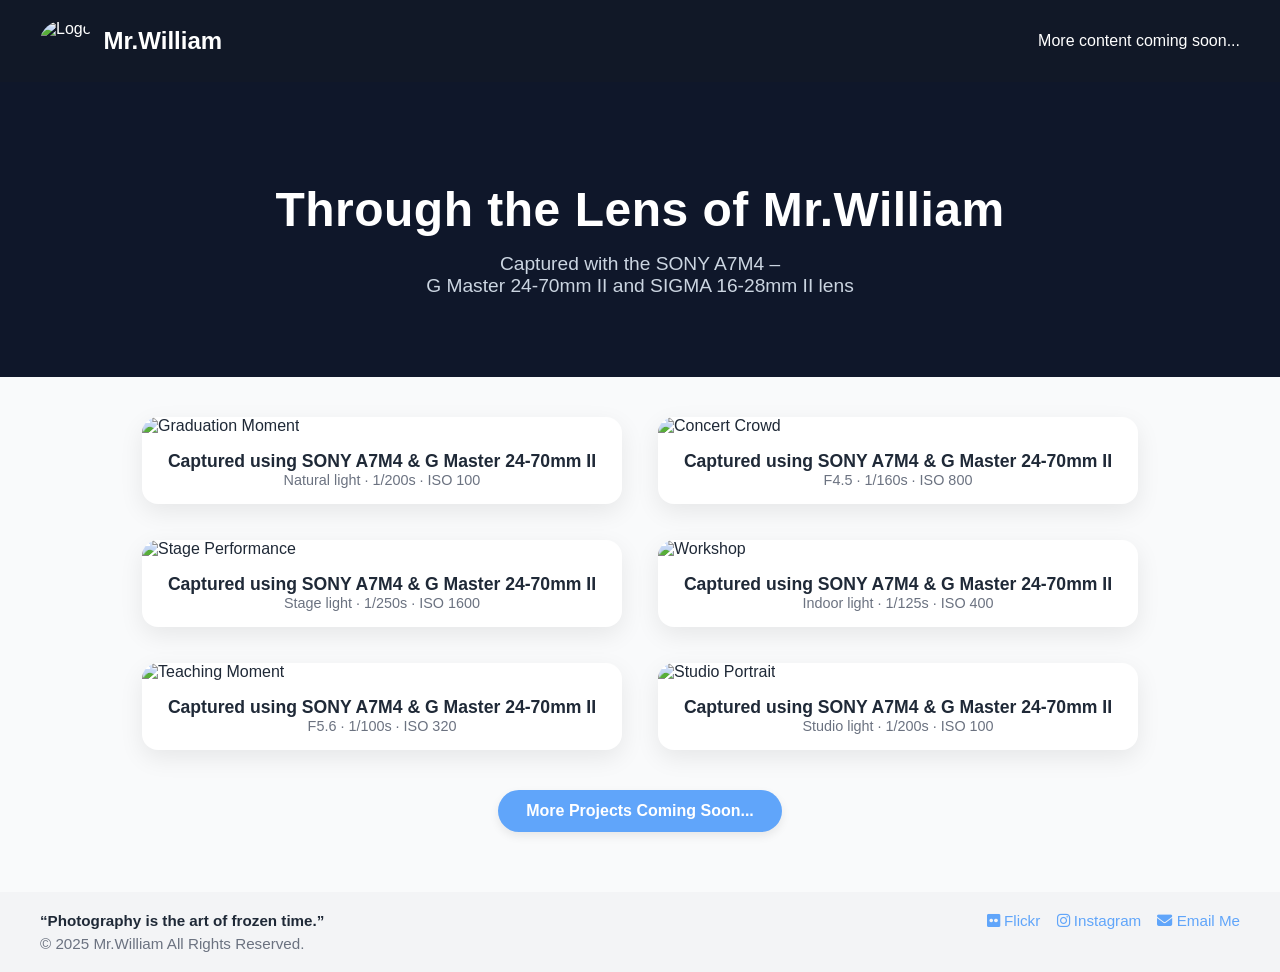
==== index.html @ e18481ab "Update index.html" ====
<!DOCTYPE html>
<html lang="en">
<head>
  <meta charset="UTF-8" />
  <meta name="viewport" content="width=device-width, initial-scale=1.0" />
  <title>William's Lens | SONY A7M4 Showcase</title>
  <link rel="icon" href="https://avatars.githubusercontent.com/u/79249980?v=4" type="image/x-icon">
  <link href="https://cdnjs.cloudflare.com/ajax/libs/font-awesome/6.1.0/css/all.min.css" rel="stylesheet">
  <style>
    :root {
      --primary-color: #111827;
      --accent-color: #60a5fa;
      --background: #f9fafb;
      --text-color: #1f2937;
      --muted-color: #6b7280;
      --hover-glow: 0 0 12px rgba(96, 165, 250, 0.5);
    }

    * {
      margin: 0;
      padding: 0;
      box-sizing: border-box;
    }

    body {
      font-family: 'Segoe UI', sans-serif;
      background-color: var(--background);
      color: var(--text-color);
    }

    header {
      display: flex;
      justify-content: space-between;
      align-items: center;
      padding: 20px 40px;
      background-color: var(--primary-color);
      color: #fff;
      position: sticky;
      top: 0;
      z-index: 10;
    }

    .logo {
      display: flex;
      align-items: center;
      gap: 12px;
    }

    .logo img {
      height: 42px;
      border-radius: 50%;
    }

    .logo span {
      font-size: 1.5rem;
      font-weight: bold;
    }

    .menu a {
      color: #fff;
      margin-left: 24px;
      text-decoration: none;
      font-size: 1rem;
      transition: color 0.3s;
    }

    .menu a:hover {
      color: var(--accent-color);
    }

    .intro {
      background-color: #0f172a;
      padding: 100px 20px 80px;
      text-align: center;
      color: white;
    }

    .intro h1 {
      font-size: 3rem;
      font-weight: 700;
      margin-bottom: 16px;
      letter-spacing: 0.5px;
    }

    .intro p {
      font-size: 1.2rem;
      color: #cbd5e1;
      max-width: 700px;
      margin: 0 auto;
    }

    .gallery {
      display: flex;
      flex-wrap: wrap;
      justify-content: center;
      gap: 36px;
      max-width: 1200px;
      margin: 40px auto;
      padding: 0 20px;
    }

    .project-card {
      width: 480px;
      background: #fff;
      border-radius: 16px;
      box-shadow: 0 8px 24px rgba(0, 0, 0, 0.08);
      overflow: hidden;
      transition: transform 0.4s ease, box-shadow 0.4s ease;
    }

    .project-card:hover {
      transform: translateY(-10px);
      box-shadow: 0 12px 32px rgba(0, 0, 0, 0.15);
    }

    .project-card img {
      width: 100%;
      height: 240px;
      object-fit: cover;
    }

    .project-card h3 {
      text-align: center;
      padding-top: 16px;
      font-size: 1.1rem;
    }

    .project-card p {
      font-size: 0.9rem;
      color: var(--muted-color);
      text-align: center;
      padding: 0 16px 16px;
    }

    .btn-container {
      text-align: center;
      margin-top: 30px;
    }

    .btn-primary {
      display: inline-block;
      background-color: var(--accent-color);
      color: white;
      padding: 12px 28px;
      border-radius: 999px;
      font-weight: bold;
      text-decoration: none;
      box-shadow: 0 4px 10px rgba(0, 0, 0, 0.08);
    }

    .btn-primary:hover {
      background-color: #3b82f6;
      box-shadow: var(--hover-glow);
    }

    footer {
      margin-top: 60px;
      padding: 20px 40px;
      background-color: #f3f4f6;
      display: flex;
      justify-content: space-between;
      flex-wrap: wrap;
      font-size: 0.95rem;
      color: var(--muted-color);
    }

    footer strong {
      display: block;
      margin-bottom: 6px;
      color: var(--text-color);
    }

    footer a {
      color: var(--accent-color);
      text-decoration: none;
      margin-left: 12px;
    }
  </style>
</head>
<body>
  <header>
    <div class="logo">
      <img src="https://avatars.githubusercontent.com/u/79249980?v=4" alt="Logo">
      <span>Mr.William</span>
    </div>
    <nav class="menu">
      <a href="#">More content coming soon...</a>
      <!-- <a href="#">Home</a>
      <a href="#">Gear</a>
      <a href="#">Portfolio</a>
      <a href="#">Contact</a> -->
    </nav>
  </header>

  <section class="intro">
    <h1>Through the Lens of Mr.William</h1>
    <p>Captured with the SONY A7M4 – <br>G Master 24-70mm II and SIGMA 16-28mm II lens </p>
  </section>

  <section class="gallery">
    <div class="project-card">
      <img src="https://i.meee.com.tw/s08kO0W.jpg" alt="Graduation Moment">
      <h3>Captured using SONY A7M4 & G Master 24-70mm II</h3>
      <p>Natural light · 1/200s · ISO 100</p>
    </div>
    <div class="project-card">
      <img src="https://i.meee.com.tw/iepKcEU.jpg" alt="Concert Crowd">
      <h3>Captured using SONY A7M4 & G Master 24-70mm II</h3>
      <p>F4.5 · 1/160s · ISO 800</p>
    </div>
    <div class="project-card">
      <img src="https://i.meee.com.tw/V55Ckw9.jpg" alt="Stage Performance">
      <h3>Captured using SONY A7M4 & G Master 24-70mm II</h3>
      <p>Stage light · 1/250s · ISO 1600</p>
    </div>
    <div class="project-card">
      <img src="https://i.meee.com.tw/lr51dGI.jpg" alt="Workshop">
      <h3>Captured using SONY A7M4 & G Master 24-70mm II</h3>
      <p>Indoor light · 1/125s · ISO 400</p>
    </div>
    <div class="project-card">
      <img src="https://i.meee.com.tw/LflQqD4.jpg" alt="Teaching Moment">
      <h3>Captured using SONY A7M4 & G Master 24-70mm II</h3>
      <p>F5.6 · 1/100s · ISO 320</p>
    </div>
    <div class="project-card">
      <img src="https://i.meee.com.tw/OLSTHa7.jpg" alt="Studio Portrait">
      <h3>Captured using SONY A7M4 & G Master 24-70mm II</h3>
      <p>Studio light · 1/200s · ISO 100</p>
    </div>
  </section>

  <div class="btn-container">
    <a href="#" class="btn-primary">More Projects Coming Soon...</a>
  </div>

  <footer>
    <div>
      <strong>“Photography is the art of frozen time.”</strong>
      © 2025 Mr.William All Rights Reserved.
    </div>
    <div>
      <a href="#"><i class="fa-brands fa-flickr"></i> Flickr</a>
      <a href="https://instagram.com/526px" target="_blank"><i class="fa-brands fa-instagram"></i> Instagram</a>
      <a href="mailto:526pxstudio@gmail.com"><i class="fa-solid fa-envelope"></i> Email Me</a>
    </div>
  </footer>
</body>
</html>
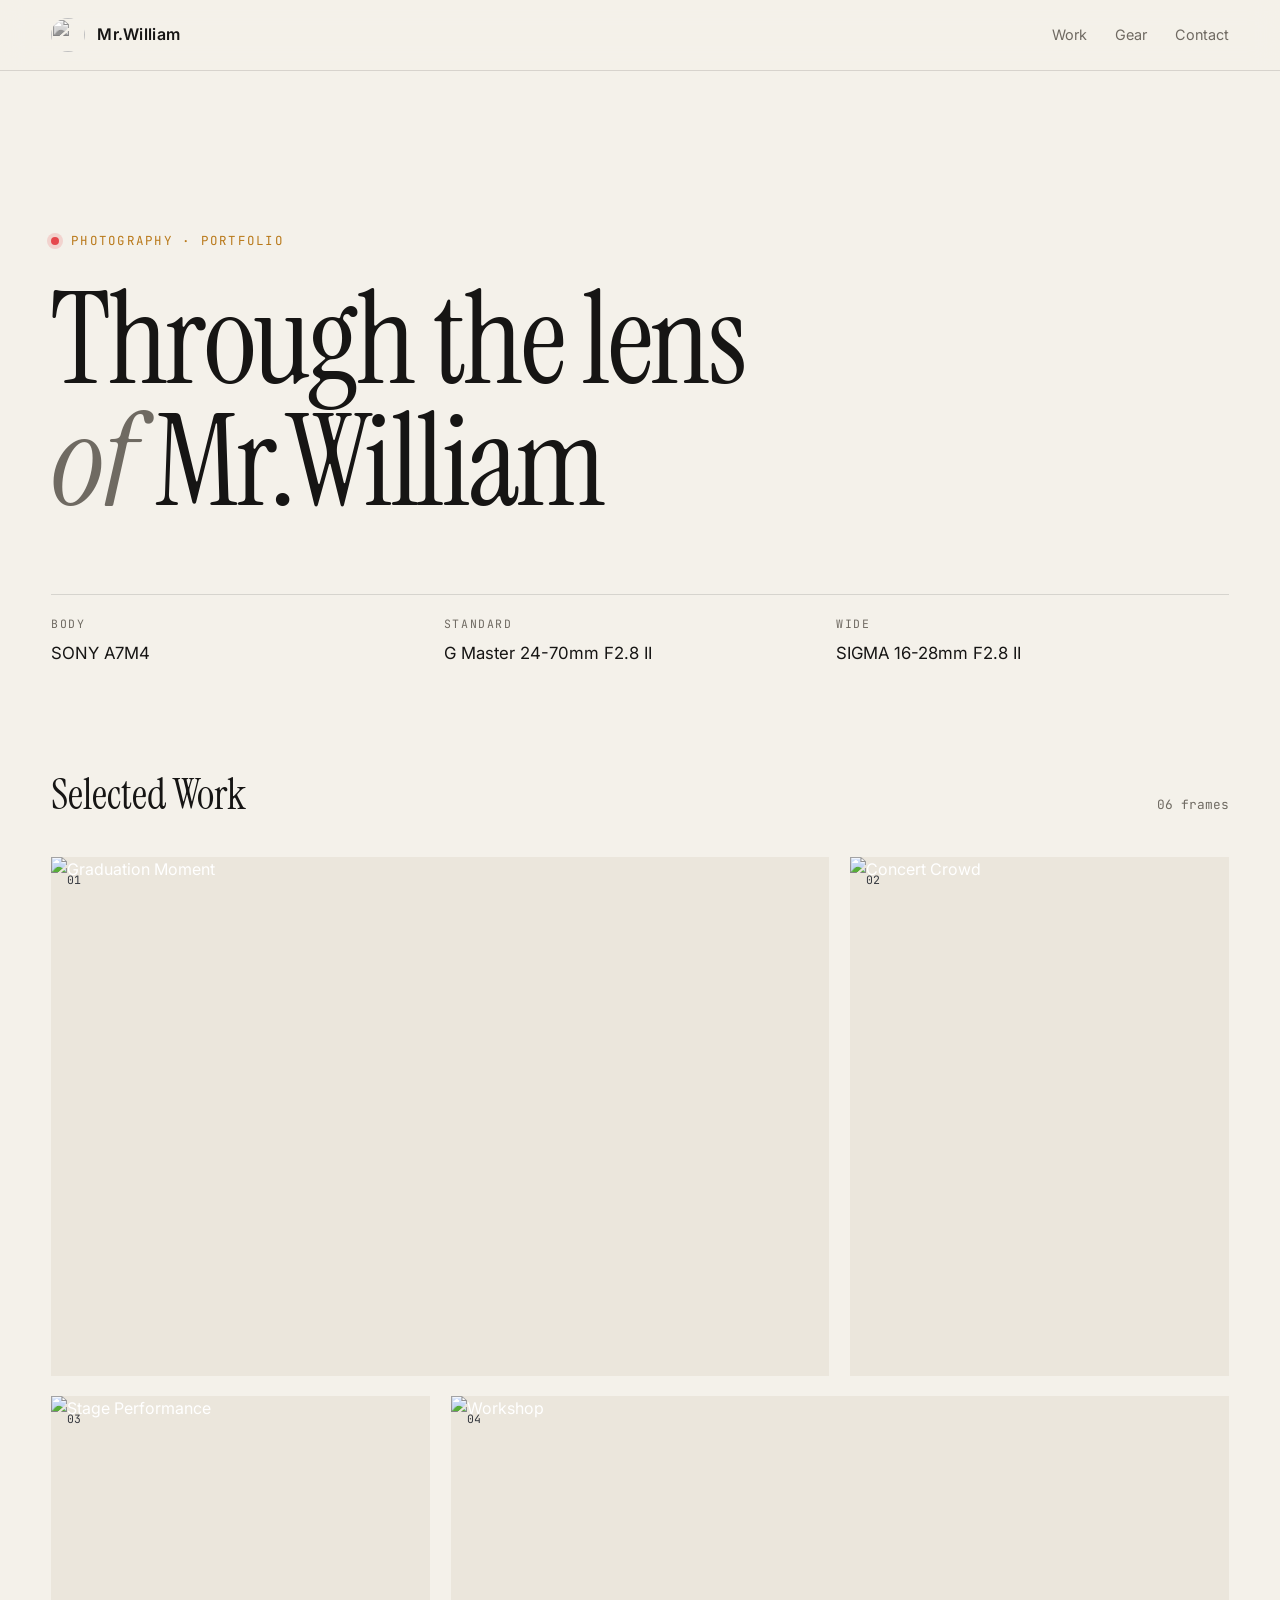
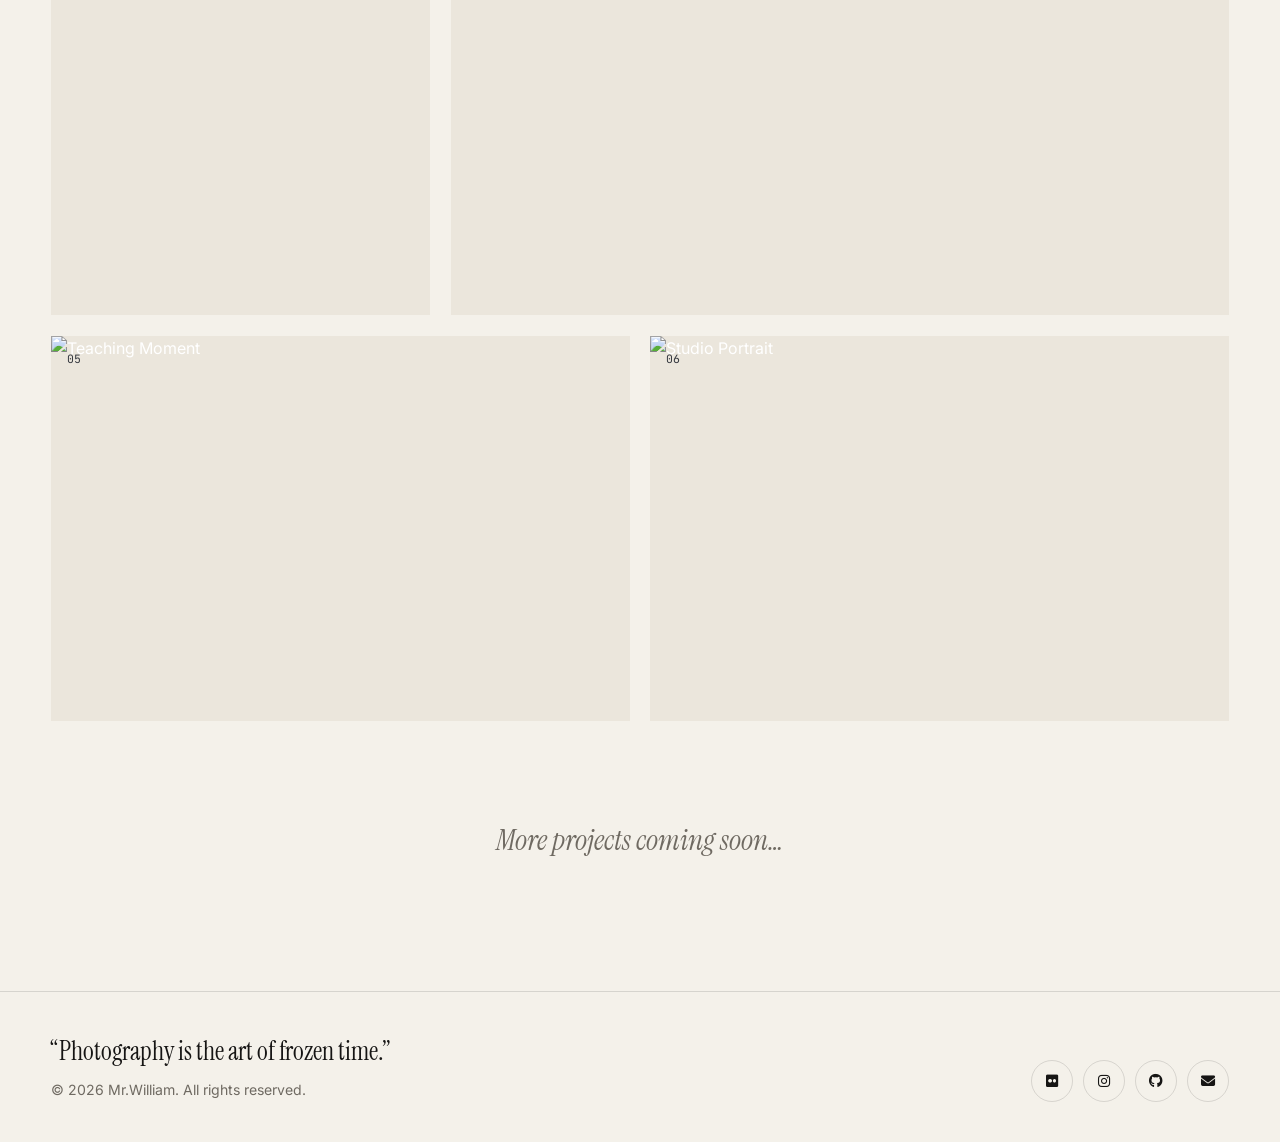
==== commit 76498adb: "Redesign homepage as editorial photo portfolio Co-Authored-By: Claude Opus 5.5 <noreply@anthropic.co" ====
--- a/index.html
+++ b/index.html
@@ -1,249 +1,567 @@
-<!DOCTYPE html>
-<html lang="en">
-<head>
-  <meta charset="UTF-8" />
-  <meta name="viewport" content="width=device-width, initial-scale=1.0" />
-  <title>William's Lens | SONY A7M4 Showcase</title>
-  <link rel="icon" href="https://avatars.githubusercontent.com/u/79249980?v=4" type="image/x-icon">
-  <link href="https://cdnjs.cloudflare.com/ajax/libs/font-awesome/6.1.0/css/all.min.css" rel="stylesheet">
-  <style>
-    :root {
-      --primary-color: #111827;
-      --accent-color: #60a5fa;
-      --background: #f9fafb;
-      --text-color: #1f2937;
-      --muted-color: #6b7280;
-      --hover-glow: 0 0 12px rgba(96, 165, 250, 0.5);
-    }
-
-    * {
-      margin: 0;
-      padding: 0;
-      box-sizing: border-box;
-    }
-
-    body {
-      font-family: 'Segoe UI', sans-serif;
-      background-color: var(--background);
-      color: var(--text-color);
-    }
-
-    header {
-      display: flex;
-      justify-content: space-between;
-      align-items: center;
-      padding: 20px 40px;
-      background-color: var(--primary-color);
-      color: #fff;
-      position: sticky;
-      top: 0;
-      z-index: 10;
-    }
-
-    .logo {
-      display: flex;
-      align-items: center;
-      gap: 12px;
-    }
-
-    .logo img {
-      height: 42px;
-      border-radius: 50%;
-    }
-
-    .logo span {
-      font-size: 1.5rem;
-      font-weight: bold;
-    }
-
-    .menu a {
-      color: #fff;
-      margin-left: 24px;
-      text-decoration: none;
-      font-size: 1rem;
-      transition: color 0.3s;
-    }
-
-    .menu a:hover {
-      color: var(--accent-color);
-    }
-
-    .intro {
-      background-color: #0f172a;
-      padding: 100px 20px 80px;
-      text-align: center;
-      color: white;
-    }
-
-    .intro h1 {
-      font-size: 3rem;
-      font-weight: 700;
-      margin-bottom: 16px;
-      letter-spacing: 0.5px;
-    }
-
-    .intro p {
-      font-size: 1.2rem;
-      color: #cbd5e1;
-      max-width: 700px;
-      margin: 0 auto;
-    }
-
-    .gallery {
-      display: flex;
-      flex-wrap: wrap;
-      justify-content: center;
-      gap: 36px;
-      max-width: 1200px;
-      margin: 40px auto;
-      padding: 0 20px;
-    }
-
-    .project-card {
-      width: 480px;
-      background: #fff;
-      border-radius: 16px;
-      box-shadow: 0 8px 24px rgba(0, 0, 0, 0.08);
-      overflow: hidden;
-      transition: transform 0.4s ease, box-shadow 0.4s ease;
-    }
-
-    .project-card:hover {
-      transform: translateY(-10px);
-      box-shadow: 0 12px 32px rgba(0, 0, 0, 0.15);
-    }
-
-    .project-card img {
-      width: 100%;
-      height: 240px;
-      object-fit: cover;
-    }
-
-    .project-card h3 {
-      text-align: center;
-      padding-top: 16px;
-      font-size: 1.1rem;
-    }
-
-    .project-card p {
-      font-size: 0.9rem;
-      color: var(--muted-color);
-      text-align: center;
-      padding: 0 16px 16px;
-    }
-
-    .btn-container {
-      text-align: center;
-      margin-top: 30px;
-    }
-
-    .btn-primary {
-      display: inline-block;
-      background-color: var(--accent-color);
-      color: white;
-      padding: 12px 28px;
-      border-radius: 999px;
-      font-weight: bold;
-      text-decoration: none;
-      box-shadow: 0 4px 10px rgba(0, 0, 0, 0.08);
-    }
-
-    .btn-primary:hover {
-      background-color: #3b82f6;
-      box-shadow: var(--hover-glow);
-    }
-
-    footer {
-      margin-top: 60px;
-      padding: 20px 40px;
-      background-color: #f3f4f6;
-      display: flex;
-      justify-content: space-between;
-      flex-wrap: wrap;
-      font-size: 0.95rem;
-      color: var(--muted-color);
-    }
-
-    footer strong {
-      display: block;
-      margin-bottom: 6px;
-      color: var(--text-color);
-    }
-
-    footer a {
-      color: var(--accent-color);
-      text-decoration: none;
-      margin-left: 12px;
-    }
-  </style>
-</head>
-<body>
-  <header>
-    <div class="logo">
-      <img src="https://avatars.githubusercontent.com/u/79249980?v=4" alt="Logo">
-      <span>Mr.William</span>
-    </div>
-    <nav class="menu">
-      <a href="#">More content coming soon...</a>
-      <!-- <a href="#">Home</a>
-      <a href="#">Gear</a>
-      <a href="#">Portfolio</a>
-      <a href="#">Contact</a> -->
-    </nav>
-  </header>
-
-  <section class="intro">
-    <h1>Through the Lens of Mr.William</h1>
-    <p>Captured with the SONY A7M4 – <br>G Master 24-70mm II and SIGMA 16-28mm II lens </p>
-  </section>
-
-  <section class="gallery">
-    <div class="project-card">
-      <img src="https://i.meee.com.tw/s08kO0W.jpg" alt="Graduation Moment">
-      <h3>Captured using SONY A7M4 & G Master 24-70mm II</h3>
-      <p>Natural light · 1/200s · ISO 100</p>
-    </div>
-    <div class="project-card">
-      <img src="https://i.meee.com.tw/iepKcEU.jpg" alt="Concert Crowd">
-      <h3>Captured using SONY A7M4 & G Master 24-70mm II</h3>
-      <p>F4.5 · 1/160s · ISO 800</p>
-    </div>
-    <div class="project-card">
-      <img src="https://i.meee.com.tw/V55Ckw9.jpg" alt="Stage Performance">
-      <h3>Captured using SONY A7M4 & G Master 24-70mm II</h3>
-      <p>Stage light · 1/250s · ISO 1600</p>
-    </div>
-    <div class="project-card">
-      <img src="https://i.meee.com.tw/lr51dGI.jpg" alt="Workshop">
-      <h3>Captured using SONY A7M4 & G Master 24-70mm II</h3>
-      <p>Indoor light · 1/125s · ISO 400</p>
-    </div>
-    <div class="project-card">
-      <img src="https://i.meee.com.tw/LflQqD4.jpg" alt="Teaching Moment">
-      <h3>Captured using SONY A7M4 & G Master 24-70mm II</h3>
-      <p>F5.6 · 1/100s · ISO 320</p>
-    </div>
-    <div class="project-card">
-      <img src="https://i.meee.com.tw/OLSTHa7.jpg" alt="Studio Portrait">
-      <h3>Captured using SONY A7M4 & G Master 24-70mm II</h3>
-      <p>Studio light · 1/200s · ISO 100</p>
-    </div>
-  </section>
-
-  <div class="btn-container">
-    <a href="#" class="btn-primary">More Projects Coming Soon...</a>
-  </div>
-
-  <footer>
-    <div>
-      <strong>“Photography is the art of frozen time.”</strong>
-      © 2025 Mr.William All Rights Reserved.
-    </div>
-    <div>
-      <a href="#"><i class="fa-brands fa-flickr"></i> Flickr</a>
-      <a href="https://instagram.com/526px" target="_blank"><i class="fa-brands fa-instagram"></i> Instagram</a>
-      <a href="mailto:526pxstudio@gmail.com"><i class="fa-solid fa-envelope"></i> Email Me</a>
-    </div>
-  </footer>
-</body>
-</html>
+<!DOCTYPE html>
+<html lang="en">
+<head>
+  <meta charset="UTF-8" />
+  <meta name="viewport" content="width=device-width, initial-scale=1.0" />
+  <title>Mr.William — Photography</title>
+  <meta name="description" content="Through the lens of Mr.William. Photography captured with the SONY A7M4." />
+  <link rel="icon" href="https://avatars.githubusercontent.com/u/79249980?v=4" type="image/png">
+  <link rel="preconnect" href="https://fonts.googleapis.com">
+  <link rel="preconnect" href="https://fonts.gstatic.com" crossorigin>
+  <link href="https://fonts.googleapis.com/css2?family=Instrument+Serif:ital@0;1&family=Inter:wght@400;500;600&family=JetBrains+Mono:wght@400;500&display=swap" rel="stylesheet">
+  <link href="https://cdnjs.cloudflare.com/ajax/libs/font-awesome/6.1.0/css/all.min.css" rel="stylesheet">
+  <style>
+    :root {
+      --bg: #0c0c0d;
+      --surface: #161618;
+      --line: rgba(255, 255, 255, 0.1);
+      --text: #f2f0eb;
+      --muted: #8d8a84;
+      --accent: #e8b04b;
+      --serif: 'Instrument Serif', Georgia, serif;
+      --sans: 'Inter', 'Segoe UI', system-ui, sans-serif;
+      --mono: 'JetBrains Mono', ui-monospace, monospace;
+      --gutter: clamp(16px, 4vw, 56px);
+    }
+
+    @media (prefers-color-scheme: light) {
+      :root:not([data-theme="dark"]) {
+        --bg: #f4f1ea;
+        --surface: #ebe6dc;
+        --line: rgba(0, 0, 0, 0.12);
+        --text: #161514;
+        --muted: #6f6a62;
+        --accent: #b9791a;
+      }
+    }
+    :root[data-theme="light"] {
+      --bg: #f4f1ea;
+      --surface: #ebe6dc;
+      --line: rgba(0, 0, 0, 0.12);
+      --text: #161514;
+      --muted: #6f6a62;
+      --accent: #b9791a;
+    }
+
+    *, *::before, *::after { margin: 0; padding: 0; box-sizing: border-box; }
+
+    html { scroll-behavior: smooth; }
+
+    body {
+      font-family: var(--sans);
+      background: var(--bg);
+      color: var(--text);
+      line-height: 1.6;
+      -webkit-font-smoothing: antialiased;
+      overflow-x: hidden;
+    }
+
+    a { color: inherit; text-decoration: none; }
+
+    /* ---------- Header ---------- */
+    header {
+      position: sticky;
+      top: 0;
+      z-index: 20;
+      display: flex;
+      justify-content: space-between;
+      align-items: center;
+      padding: 18px var(--gutter);
+      background: color-mix(in srgb, var(--bg) 82%, transparent);
+      backdrop-filter: blur(14px);
+      -webkit-backdrop-filter: blur(14px);
+      border-bottom: 1px solid var(--line);
+    }
+
+    .brand {
+      display: flex;
+      align-items: center;
+      gap: 12px;
+      font-weight: 600;
+      letter-spacing: 0.02em;
+    }
+
+    .brand img {
+      width: 34px;
+      height: 34px;
+      border-radius: 50%;
+      filter: grayscale(1);
+    }
+
+    nav {
+      display: flex;
+      gap: 28px;
+      font-size: 0.9rem;
+      color: var(--muted);
+    }
+
+    nav a { transition: color 0.2s; }
+    nav a:hover { color: var(--text); }
+
+    /* ---------- Hero ---------- */
+    .hero {
+      padding: clamp(72px, 14vw, 160px) var(--gutter) clamp(48px, 8vw, 96px);
+      max-width: 1400px;
+      margin: 0 auto;
+    }
+
+    .eyebrow {
+      font-family: var(--mono);
+      font-size: 0.78rem;
+      letter-spacing: 0.18em;
+      text-transform: uppercase;
+      color: var(--accent);
+      margin-bottom: 28px;
+      display: flex;
+      align-items: center;
+      gap: 12px;
+    }
+
+    .eyebrow::before {
+      content: "";
+      width: 8px;
+      height: 8px;
+      border-radius: 50%;
+      background: #e5484d;
+      box-shadow: 0 0 0 4px rgba(229, 72, 77, 0.18);
+      animation: rec 1.6s ease-in-out infinite;
+    }
+
+    @keyframes rec { 50% { opacity: 0.25; } }
+
+    .hero h1 {
+      font-family: var(--serif);
+      font-weight: 400;
+      font-size: clamp(3rem, 10vw, 8.5rem);
+      line-height: 0.95;
+      letter-spacing: -0.02em;
+    }
+
+    .hero h1 em { color: var(--muted); }
+
+    .gear {
+      margin-top: clamp(40px, 6vw, 72px);
+      display: grid;
+      grid-template-columns: repeat(auto-fit, minmax(200px, 1fr));
+      border-top: 1px solid var(--line);
+    }
+
+    .gear div {
+      padding: 20px 20px 0 0;
+    }
+
+    .gear dt {
+      font-family: var(--mono);
+      font-size: 0.72rem;
+      letter-spacing: 0.14em;
+      text-transform: uppercase;
+      color: var(--muted);
+      margin-bottom: 6px;
+    }
+
+    .gear dd { font-size: 1.05rem; }
+
+    /* ---------- Gallery ---------- */
+    .section-head {
+      display: flex;
+      justify-content: space-between;
+      align-items: baseline;
+      padding: 0 var(--gutter);
+      max-width: 1400px;
+      margin: 0 auto 28px;
+    }
+
+    .section-head h2 {
+      font-family: var(--serif);
+      font-weight: 400;
+      font-size: clamp(1.8rem, 4vw, 2.6rem);
+    }
+
+    .section-head span {
+      font-family: var(--mono);
+      font-size: 0.8rem;
+      color: var(--muted);
+    }
+
+    .gallery {
+      max-width: 1400px;
+      margin: 0 auto;
+      padding: 0 var(--gutter);
+      display: grid;
+      grid-template-columns: repeat(12, 1fr);
+      gap: clamp(12px, 1.6vw, 24px);
+    }
+
+    .shot {
+      position: relative;
+      overflow: hidden;
+      background: var(--surface);
+      cursor: zoom-in;
+      border: 0;
+      padding: 0;
+      color: #fff;
+      text-align: left;
+      font: inherit;
+      aspect-ratio: 3 / 2;
+    }
+
+    /* editorial rhythm: wide, narrow, narrow, wide... */
+    .shot:nth-child(1) { grid-column: span 8; }
+    .shot:nth-child(2) { grid-column: span 4; aspect-ratio: auto; }
+    .shot:nth-child(3) { grid-column: span 4; aspect-ratio: auto; }
+    .shot:nth-child(4) { grid-column: span 8; }
+    .shot:nth-child(5) { grid-column: span 6; }
+    .shot:nth-child(6) { grid-column: span 6; }
+
+    .shot img {
+      width: 100%;
+      height: 100%;
+      object-fit: cover;
+      display: block;
+      transition: transform 0.9s cubic-bezier(0.2, 0.7, 0.2, 1), opacity 0.6s;
+      opacity: 0;
+    }
+
+    .shot img.loaded { opacity: 1; }
+
+    .shot:hover img,
+    .shot:focus-visible img { transform: scale(1.04); }
+
+    .shot:focus-visible { outline: 2px solid var(--accent); outline-offset: 3px; }
+
+    .shot figcaption {
+      position: absolute;
+      inset: auto 0 0 0;
+      padding: 48px 20px 18px;
+      display: flex;
+      justify-content: space-between;
+      align-items: flex-end;
+      gap: 12px;
+      background: linear-gradient(to top, rgba(0,0,0,0.72), transparent);
+      opacity: 0;
+      transform: translateY(8px);
+      transition: opacity 0.35s, transform 0.35s;
+    }
+
+    .shot:hover figcaption,
+    .shot:focus-visible figcaption { opacity: 1; transform: none; }
+
+    .shot .title {
+      font-family: var(--serif);
+      font-size: 1.5rem;
+      line-height: 1.1;
+    }
+
+    .shot .exif {
+      font-family: var(--mono);
+      font-size: 0.72rem;
+      letter-spacing: 0.04em;
+      color: rgba(255,255,255,0.8);
+      white-space: nowrap;
+    }
+
+    .shot .num {
+      position: absolute;
+      top: 14px;
+      left: 16px;
+      font-family: var(--mono);
+      font-size: 0.72rem;
+      color: rgba(255,255,255,0.85);
+      mix-blend-mode: difference;
+    }
+
+    .more {
+      max-width: 1400px;
+      margin: clamp(48px, 8vw, 96px) auto 0;
+      padding: 0 var(--gutter);
+      text-align: center;
+      color: var(--muted);
+      font-family: var(--serif);
+      font-style: italic;
+      font-size: clamp(1.3rem, 3vw, 1.8rem);
+    }
+
+    /* ---------- Footer ---------- */
+    footer {
+      margin-top: clamp(64px, 10vw, 128px);
+      border-top: 1px solid var(--line);
+      padding: 40px var(--gutter);
+      display: flex;
+      justify-content: space-between;
+      align-items: flex-end;
+      flex-wrap: wrap;
+      gap: 24px;
+      color: var(--muted);
+      font-size: 0.88rem;
+    }
+
+    footer blockquote {
+      font-family: var(--serif);
+      font-size: 1.6rem;
+      color: var(--text);
+      margin-bottom: 6px;
+    }
+
+    .socials { display: flex; gap: 10px; }
+
+    .socials a {
+      width: 42px;
+      height: 42px;
+      display: grid;
+      place-items: center;
+      border: 1px solid var(--line);
+      border-radius: 50%;
+      color: var(--text);
+      transition: background 0.2s, color 0.2s, border-color 0.2s;
+    }
+
+    .socials a:hover {
+      background: var(--text);
+      color: var(--bg);
+      border-color: var(--text);
+    }
+
+    /* ---------- Lightbox ---------- */
+    .lightbox {
+      position: fixed;
+      inset: 0;
+      z-index: 50;
+      background: #0b0b0c;
+      display: grid;
+      grid-template-rows: 1fr auto;
+      opacity: 0;
+      pointer-events: none;
+      transition: opacity 0.3s;
+      color: #f2f0eb;
+    }
+
+    .lightbox.open { opacity: 1; pointer-events: auto; }
+
+    .lightbox .stage {
+      display: grid;
+      place-items: center;
+      padding: 64px 72px 16px;
+      min-height: 0;
+    }
+
+    .lightbox img {
+      max-width: 100%;
+      max-height: 100%;
+      object-fit: contain;
+      box-shadow: 0 30px 80px rgba(0,0,0,0.5);
+    }
+
+    .lightbox .meta {
+      display: flex;
+      justify-content: space-between;
+      align-items: baseline;
+      gap: 16px;
+      padding: 16px 24px 24px;
+      font-family: var(--mono);
+      font-size: 0.8rem;
+      color: #a9a59d;
+    }
+
+    .lightbox .meta strong {
+      font-family: var(--serif);
+      font-weight: 400;
+      font-size: 1.5rem;
+      color: #f2f0eb;
+      margin-right: 16px;
+    }
+
+    .lb-btn {
+      position: absolute;
+      width: 48px;
+      height: 48px;
+      border-radius: 50%;
+      border: 1px solid rgba(255,255,255,0.15);
+      background: rgba(255,255,255,0.04);
+      color: #f2f0eb;
+      font-size: 1rem;
+      cursor: pointer;
+      display: grid;
+      place-items: center;
+      transition: background 0.2s;
+    }
+
+    .lb-btn:hover { background: rgba(255,255,255,0.14); }
+    .lb-close { top: 16px; right: 16px; }
+    .lb-prev { left: 16px; top: 50%; transform: translateY(-50%); }
+    .lb-next { right: 16px; top: 50%; transform: translateY(-50%); }
+
+    /* ---------- Reveal ---------- */
+    .reveal { opacity: 0; transform: translateY(24px); transition: opacity 0.8s, transform 0.8s cubic-bezier(0.2, 0.7, 0.2, 1); }
+    .reveal.in { opacity: 1; transform: none; }
+
+    @media (prefers-reduced-motion: reduce) {
+      *, *::before, *::after { animation: none !important; transition: none !important; }
+      .reveal { opacity: 1; transform: none; }
+    }
+
+    /* ---------- Responsive ---------- */
+    @media (max-width: 820px) {
+      .shot:nth-child(n) { grid-column: span 12; aspect-ratio: 3 / 2; }
+      .shot figcaption { opacity: 1; transform: none; flex-direction: column; align-items: flex-start; gap: 4px; }
+      .shot .exif { white-space: normal; }
+      nav .hide-sm { display: none; }
+      .lightbox .stage { padding: 64px 12px 8px; }
+      .lb-prev, .lb-next { top: auto; bottom: 18px; transform: none; }
+      .lb-prev { left: auto; right: 72px; }
+      .lightbox .meta { flex-direction: column; padding-right: 140px; }
+    }
+  </style>
+</head>
+<body>
+  <header>
+    <a class="brand" href="#">
+      <img src="https://avatars.githubusercontent.com/u/79249980?v=4" alt="">
+      <span>Mr.William</span>
+    </a>
+    <nav>
+      <a href="#work">Work</a>
+      <a class="hide-sm" href="#gear">Gear</a>
+      <a href="#contact">Contact</a>
+    </nav>
+  </header>
+
+  <section class="hero">
+    <p class="eyebrow">Photography · Portfolio</p>
+    <h1>Through the lens<br><em>of</em> Mr.William</h1>
+
+    <dl class="gear" id="gear">
+      <div><dt>Body</dt><dd>SONY A7M4</dd></div>
+      <div><dt>Standard</dt><dd>G Master 24-70mm F2.8 II</dd></div>
+      <div><dt>Wide</dt><dd>SIGMA 16-28mm F2.8 II</dd></div>
+    </dl>
+  </section>
+
+  <div class="section-head" id="work">
+    <h2>Selected Work</h2>
+    <span id="count"></span>
+  </div>
+
+  <section class="gallery" id="gallery"></section>
+
+  <p class="more">More projects coming soon…</p>
+
+  <footer id="contact">
+    <div>
+      <blockquote>“Photography is the art of frozen time.”</blockquote>
+      © <span id="year">2025</span> Mr.William. All rights reserved.
+    </div>
+    <div class="socials">
+      <a href="#" aria-label="Flickr"><i class="fa-brands fa-flickr"></i></a>
+      <a href="#" aria-label="Instagram"><i class="fa-brands fa-instagram"></i></a>
+      <a href="https://github.com/lezhaia" target="_blank" rel="noopener" aria-label="GitHub"><i class="fa-brands fa-github"></i></a>
+      <a href="#" aria-label="Email"><i class="fa-solid fa-envelope"></i></a>
+    </div>
+  </footer>
+
+  <div class="lightbox" id="lightbox" role="dialog" aria-modal="true" aria-label="Photo viewer" aria-hidden="true">
+    <div class="stage"><img id="lb-img" alt=""></div>
+    <div class="meta">
+      <div><strong id="lb-title"></strong><span id="lb-exif"></span></div>
+      <span id="lb-index"></span>
+    </div>
+    <button class="lb-btn lb-close" id="lb-close" aria-label="Close"><i class="fa-solid fa-xmark"></i></button>
+    <button class="lb-btn lb-prev" id="lb-prev" aria-label="Previous"><i class="fa-solid fa-arrow-left"></i></button>
+    <button class="lb-btn lb-next" id="lb-next" aria-label="Next"><i class="fa-solid fa-arrow-right"></i></button>
+  </div>
+
+  <script>
+    // Add new photos here — the gallery, counter and lightbox update automatically.
+    const photos = [
+      { src: "https://i.meee.com.tw/s08kO0W.jpg", title: "Graduation Moment", exif: "Natural light · 1/200s · ISO 100" },
+      { src: "https://i.meee.com.tw/iepKcEU.jpg", title: "Concert Crowd",     exif: "F4.5 · 1/160s · ISO 800" },
+      { src: "https://i.meee.com.tw/V55Ckw9.jpg", title: "Stage Performance", exif: "Stage light · 1/250s · ISO 1600" },
+      { src: "https://i.meee.com.tw/lr51dGI.jpg", title: "Workshop",          exif: "Indoor light · 1/125s · ISO 400" },
+      { src: "https://i.meee.com.tw/LflQqD4.jpg", title: "Teaching Moment",   exif: "F5.6 · 1/100s · ISO 320" },
+      { src: "https://i.meee.com.tw/OLSTHa7.jpg", title: "Studio Portrait",   exif: "Studio light · 1/200s · ISO 100" }
+    ];
+
+    const pad = n => String(n).padStart(2, "0");
+    const gallery = document.getElementById("gallery");
+    document.getElementById("count").textContent = `${pad(photos.length)} frames`;
+    document.getElementById("year").textContent = new Date().getFullYear();
+
+    photos.forEach((p, i) => {
+      const fig = document.createElement("figure");
+      fig.className = "shot reveal";
+      fig.tabIndex = 0;
+      fig.setAttribute("role", "button");
+      fig.setAttribute("aria-label", `Open ${p.title}`);
+      fig.innerHTML = `
+        <img src="${p.src}" alt="${p.title}" loading="lazy">
+        <span class="num">${pad(i + 1)}</span>
+        <figcaption><span class="title">${p.title}</span><span class="exif">${p.exif}</span></figcaption>`;
+      const img = fig.querySelector("img");
+      const done = () => img.classList.add("loaded");
+      img.complete ? done() : (img.onload = done, img.onerror = done);
+      fig.addEventListener("click", () => openLb(i));
+      fig.addEventListener("keydown", e => { if (e.key === "Enter" || e.key === " ") { e.preventDefault(); openLb(i); } });
+      gallery.appendChild(fig);
+    });
+
+    // Scroll reveal
+    const io = "IntersectionObserver" in window
+      ? new IntersectionObserver(entries => entries.forEach(e => {
+          if (e.isIntersecting) { e.target.classList.add("in"); io.unobserve(e.target); }
+        }), { threshold: 0.12 })
+      : null;
+    document.querySelectorAll(".reveal").forEach(el => io ? io.observe(el) : el.classList.add("in"));
+
+    // Lightbox
+    const lb = document.getElementById("lightbox");
+    const lbImg = document.getElementById("lb-img");
+    let current = 0, lastFocus = null;
+
+    function show(i) {
+      current = (i + photos.length) % photos.length;
+      const p = photos[current];
+      lbImg.src = p.src;
+      lbImg.alt = p.title;
+      document.getElementById("lb-title").textContent = p.title;
+      document.getElementById("lb-exif").textContent = p.exif;
+      document.getElementById("lb-index").textContent = `${pad(current + 1)} / ${pad(photos.length)}`;
+    }
+
+    function openLb(i) {
+      lastFocus = document.activeElement;
+      show(i);
+      lb.classList.add("open");
+      lb.setAttribute("aria-hidden", "false");
+      document.body.style.overflow = "hidden";
+      document.getElementById("lb-close").focus();
+    }
+
+    function closeLb() {
+      lb.classList.remove("open");
+      lb.setAttribute("aria-hidden", "true");
+      document.body.style.overflow = "";
+      if (lastFocus) lastFocus.focus();
+    }
+
+    document.getElementById("lb-close").onclick = closeLb;
+    document.getElementById("lb-prev").onclick = () => show(current - 1);
+    document.getElementById("lb-next").onclick = () => show(current + 1);
+    lb.addEventListener("click", e => { if (e.target === lb || e.target.classList.contains("stage")) closeLb(); });
+    document.addEventListener("keydown", e => {
+      if (!lb.classList.contains("open")) return;
+      if (e.key === "Escape") closeLb();
+      if (e.key === "ArrowLeft") show(current - 1);
+      if (e.key === "ArrowRight") show(current + 1);
+    });
+
+    // Swipe on touch devices
+    let touchX = null;
+    lb.addEventListener("touchstart", e => { touchX = e.touches[0].clientX; }, { passive: true });
+    lb.addEventListener("touchend", e => {
+      if (touchX === null) return;
+      const dx = e.changedTouches[0].clientX - touchX;
+      if (Math.abs(dx) > 50) show(current + (dx < 0 ? 1 : -1));
+      touchX = null;
+    });
+  </script>
+</body>
+</html>
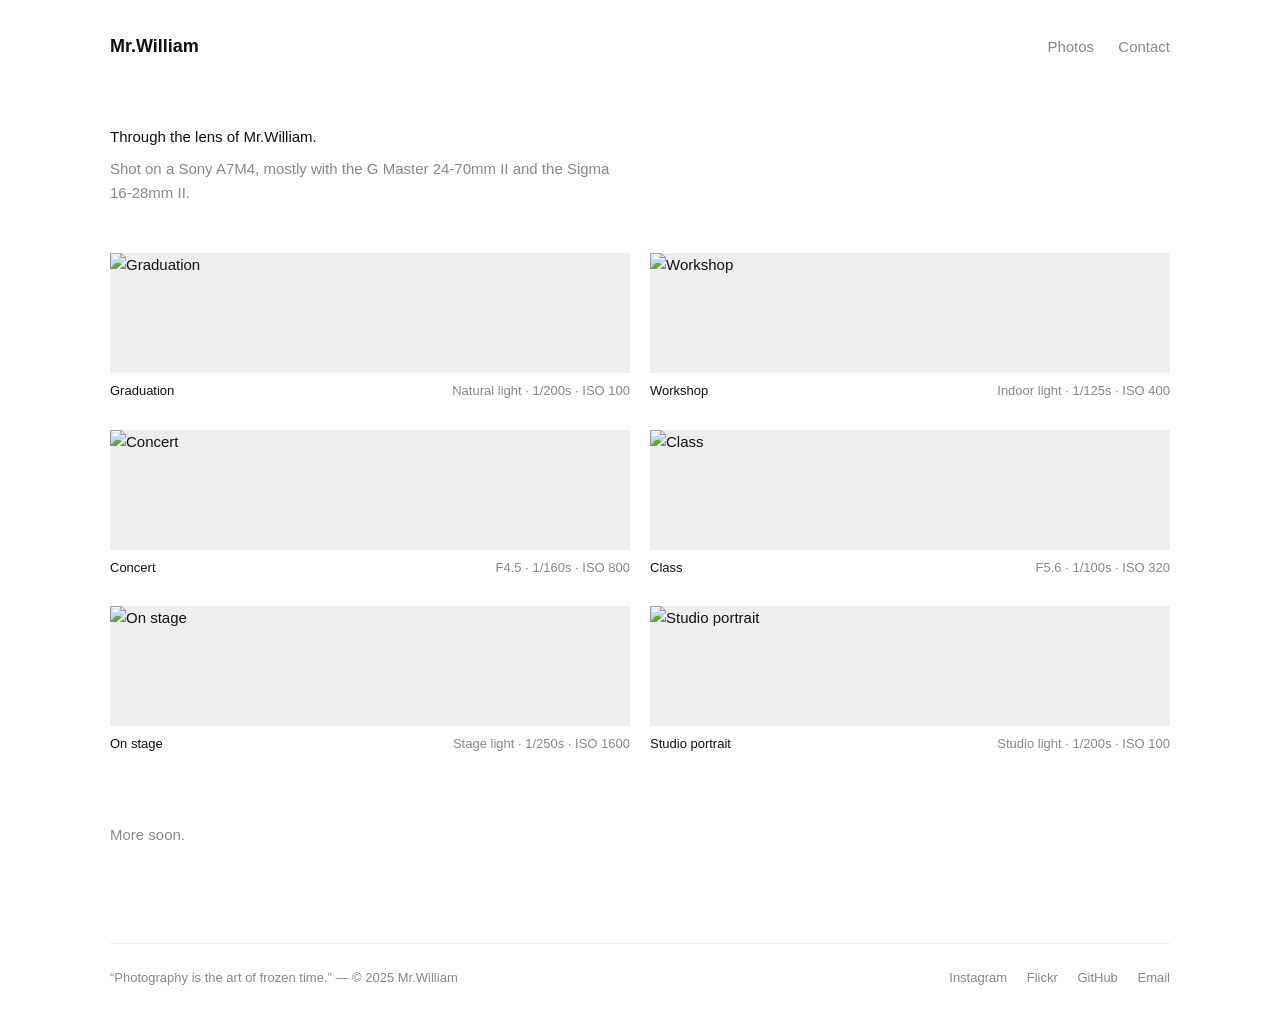
==== commit 38188531: "Simplify homepage to a plain, minimal photo layout Co-Authored-By: Claude Opus 5.5 <noreply@anthropi" ====
--- a/index.html
+++ b/index.html
@@ -3,564 +3,257 @@
 <head>
   <meta charset="UTF-8" />
   <meta name="viewport" content="width=device-width, initial-scale=1.0" />
-  <title>Mr.William — Photography</title>
-  <meta name="description" content="Through the lens of Mr.William. Photography captured with the SONY A7M4." />
+  <title>Mr.William</title>
   <link rel="icon" href="https://avatars.githubusercontent.com/u/79249980?v=4" type="image/png">
-  <link rel="preconnect" href="https://fonts.googleapis.com">
-  <link rel="preconnect" href="https://fonts.gstatic.com" crossorigin>
-  <link href="https://fonts.googleapis.com/css2?family=Instrument+Serif:ital@0;1&family=Inter:wght@400;500;600&family=JetBrains+Mono:wght@400;500&display=swap" rel="stylesheet">
-  <link href="https://cdnjs.cloudflare.com/ajax/libs/font-awesome/6.1.0/css/all.min.css" rel="stylesheet">
   <style>
     :root {
-      --bg: #0c0c0d;
-      --surface: #161618;
-      --line: rgba(255, 255, 255, 0.1);
-      --text: #f2f0eb;
-      --muted: #8d8a84;
-      --accent: #e8b04b;
-      --serif: 'Instrument Serif', Georgia, serif;
-      --sans: 'Inter', 'Segoe UI', system-ui, sans-serif;
-      --mono: 'JetBrains Mono', ui-monospace, monospace;
-      --gutter: clamp(16px, 4vw, 56px);
-    }
-
-    @media (prefers-color-scheme: light) {
-      :root:not([data-theme="dark"]) {
-        --bg: #f4f1ea;
-        --surface: #ebe6dc;
-        --line: rgba(0, 0, 0, 0.12);
-        --text: #161514;
-        --muted: #6f6a62;
-        --accent: #b9791a;
-      }
-    }
-    :root[data-theme="light"] {
-      --bg: #f4f1ea;
-      --surface: #ebe6dc;
-      --line: rgba(0, 0, 0, 0.12);
-      --text: #161514;
-      --muted: #6f6a62;
-      --accent: #b9791a;
-    }
-
-    *, *::before, *::after { margin: 0; padding: 0; box-sizing: border-box; }
-
-    html { scroll-behavior: smooth; }
+      --bg: #fff;
+      --text: #111;
+      --muted: #888;
+      --line: #eee;
+    }
+    @media (prefers-color-scheme: dark) {
+      :root { --bg: #111; --text: #eee; --muted: #888; --line: #222; }
+    }
+
+    * { margin: 0; padding: 0; box-sizing: border-box; }
 
     body {
-      font-family: var(--sans);
+      font-family: -apple-system, BlinkMacSystemFont, "Helvetica Neue", Helvetica, Arial, "PingFang TC", "Microsoft JhengHei", sans-serif;
       background: var(--bg);
       color: var(--text);
+      font-size: 15px;
       line-height: 1.6;
-      -webkit-font-smoothing: antialiased;
-      overflow-x: hidden;
-    }
-
-    a { color: inherit; text-decoration: none; }
-
-    /* ---------- Header ---------- */
+    }
+
+    a { color: inherit; }
+
+    .wrap {
+      max-width: 1100px;
+      margin: 0 auto;
+      padding: 0 20px;
+    }
+
     header {
-      position: sticky;
-      top: 0;
-      z-index: 20;
-      display: flex;
-      justify-content: space-between;
-      align-items: center;
-      padding: 18px var(--gutter);
-      background: color-mix(in srgb, var(--bg) 82%, transparent);
-      backdrop-filter: blur(14px);
-      -webkit-backdrop-filter: blur(14px);
-      border-bottom: 1px solid var(--line);
-    }
-
-    .brand {
-      display: flex;
-      align-items: center;
+      display: flex;
+      justify-content: space-between;
+      align-items: baseline;
+      padding: 32px 0 0;
+    }
+
+    header .name {
+      font-size: 18px;
+      font-weight: 600;
+      text-decoration: none;
+    }
+
+    header nav a {
+      margin-left: 20px;
+      text-decoration: none;
+      color: var(--muted);
+    }
+
+    header nav a:hover { color: var(--text); }
+
+    .intro {
+      margin: 64px 0 48px;
+      max-width: 520px;
+      color: var(--muted);
+    }
+
+    .intro p + p { margin-top: 8px; }
+    .intro strong { color: var(--text); font-weight: 500; }
+
+    .photos {
+      columns: 2;
+      column-gap: 20px;
+    }
+
+    .photos figure {
+      break-inside: avoid;
+      margin-bottom: 28px;
+      cursor: zoom-in;
+    }
+
+    .photos img {
+      width: 100%;
+      display: block;
+      background: var(--line);
+      min-height: 120px;
+    }
+
+    .photos figcaption {
+      display: flex;
+      justify-content: space-between;
       gap: 12px;
-      font-weight: 600;
-      letter-spacing: 0.02em;
-    }
-
-    .brand img {
-      width: 34px;
-      height: 34px;
-      border-radius: 50%;
-      filter: grayscale(1);
-    }
-
-    nav {
-      display: flex;
-      gap: 28px;
-      font-size: 0.9rem;
-      color: var(--muted);
-    }
-
-    nav a { transition: color 0.2s; }
-    nav a:hover { color: var(--text); }
-
-    /* ---------- Hero ---------- */
-    .hero {
-      padding: clamp(72px, 14vw, 160px) var(--gutter) clamp(48px, 8vw, 96px);
-      max-width: 1400px;
-      margin: 0 auto;
-    }
-
-    .eyebrow {
-      font-family: var(--mono);
-      font-size: 0.78rem;
-      letter-spacing: 0.18em;
-      text-transform: uppercase;
-      color: var(--accent);
-      margin-bottom: 28px;
-      display: flex;
-      align-items: center;
+      margin-top: 8px;
+      font-size: 13px;
+    }
+
+    .photos figcaption span:last-child { color: var(--muted); text-align: right; }
+
+    .soon {
+      margin: 40px 0 0;
+      color: var(--muted);
+    }
+
+    footer {
+      margin-top: 96px;
+      padding: 24px 0 40px;
+      border-top: 1px solid var(--line);
+      display: flex;
+      justify-content: space-between;
+      flex-wrap: wrap;
       gap: 12px;
-    }
-
-    .eyebrow::before {
-      content: "";
-      width: 8px;
-      height: 8px;
-      border-radius: 50%;
-      background: #e5484d;
-      box-shadow: 0 0 0 4px rgba(229, 72, 77, 0.18);
-      animation: rec 1.6s ease-in-out infinite;
-    }
-
-    @keyframes rec { 50% { opacity: 0.25; } }
-
-    .hero h1 {
-      font-family: var(--serif);
-      font-weight: 400;
-      font-size: clamp(3rem, 10vw, 8.5rem);
-      line-height: 0.95;
-      letter-spacing: -0.02em;
-    }
-
-    .hero h1 em { color: var(--muted); }
-
-    .gear {
-      margin-top: clamp(40px, 6vw, 72px);
-      display: grid;
-      grid-template-columns: repeat(auto-fit, minmax(200px, 1fr));
-      border-top: 1px solid var(--line);
-    }
-
-    .gear div {
-      padding: 20px 20px 0 0;
-    }
-
-    .gear dt {
-      font-family: var(--mono);
-      font-size: 0.72rem;
-      letter-spacing: 0.14em;
-      text-transform: uppercase;
-      color: var(--muted);
-      margin-bottom: 6px;
-    }
-
-    .gear dd { font-size: 1.05rem; }
-
-    /* ---------- Gallery ---------- */
-    .section-head {
-      display: flex;
-      justify-content: space-between;
-      align-items: baseline;
-      padding: 0 var(--gutter);
-      max-width: 1400px;
-      margin: 0 auto 28px;
-    }
-
-    .section-head h2 {
-      font-family: var(--serif);
-      font-weight: 400;
-      font-size: clamp(1.8rem, 4vw, 2.6rem);
-    }
-
-    .section-head span {
-      font-family: var(--mono);
-      font-size: 0.8rem;
-      color: var(--muted);
-    }
-
-    .gallery {
-      max-width: 1400px;
-      margin: 0 auto;
-      padding: 0 var(--gutter);
-      display: grid;
-      grid-template-columns: repeat(12, 1fr);
-      gap: clamp(12px, 1.6vw, 24px);
-    }
-
-    .shot {
-      position: relative;
-      overflow: hidden;
-      background: var(--surface);
-      cursor: zoom-in;
-      border: 0;
-      padding: 0;
-      color: #fff;
-      text-align: left;
-      font: inherit;
-      aspect-ratio: 3 / 2;
-    }
-
-    /* editorial rhythm: wide, narrow, narrow, wide... */
-    .shot:nth-child(1) { grid-column: span 8; }
-    .shot:nth-child(2) { grid-column: span 4; aspect-ratio: auto; }
-    .shot:nth-child(3) { grid-column: span 4; aspect-ratio: auto; }
-    .shot:nth-child(4) { grid-column: span 8; }
-    .shot:nth-child(5) { grid-column: span 6; }
-    .shot:nth-child(6) { grid-column: span 6; }
-
-    .shot img {
-      width: 100%;
-      height: 100%;
-      object-fit: cover;
-      display: block;
-      transition: transform 0.9s cubic-bezier(0.2, 0.7, 0.2, 1), opacity 0.6s;
-      opacity: 0;
-    }
-
-    .shot img.loaded { opacity: 1; }
-
-    .shot:hover img,
-    .shot:focus-visible img { transform: scale(1.04); }
-
-    .shot:focus-visible { outline: 2px solid var(--accent); outline-offset: 3px; }
-
-    .shot figcaption {
-      position: absolute;
-      inset: auto 0 0 0;
-      padding: 48px 20px 18px;
-      display: flex;
-      justify-content: space-between;
-      align-items: flex-end;
-      gap: 12px;
-      background: linear-gradient(to top, rgba(0,0,0,0.72), transparent);
-      opacity: 0;
-      transform: translateY(8px);
-      transition: opacity 0.35s, transform 0.35s;
-    }
-
-    .shot:hover figcaption,
-    .shot:focus-visible figcaption { opacity: 1; transform: none; }
-
-    .shot .title {
-      font-family: var(--serif);
-      font-size: 1.5rem;
-      line-height: 1.1;
-    }
-
-    .shot .exif {
-      font-family: var(--mono);
-      font-size: 0.72rem;
-      letter-spacing: 0.04em;
-      color: rgba(255,255,255,0.8);
-      white-space: nowrap;
-    }
-
-    .shot .num {
-      position: absolute;
-      top: 14px;
-      left: 16px;
-      font-family: var(--mono);
-      font-size: 0.72rem;
-      color: rgba(255,255,255,0.85);
-      mix-blend-mode: difference;
-    }
-
-    .more {
-      max-width: 1400px;
-      margin: clamp(48px, 8vw, 96px) auto 0;
-      padding: 0 var(--gutter);
-      text-align: center;
-      color: var(--muted);
-      font-family: var(--serif);
-      font-style: italic;
-      font-size: clamp(1.3rem, 3vw, 1.8rem);
-    }
-
-    /* ---------- Footer ---------- */
-    footer {
-      margin-top: clamp(64px, 10vw, 128px);
-      border-top: 1px solid var(--line);
-      padding: 40px var(--gutter);
-      display: flex;
-      justify-content: space-between;
-      align-items: flex-end;
-      flex-wrap: wrap;
-      gap: 24px;
-      color: var(--muted);
-      font-size: 0.88rem;
-    }
-
-    footer blockquote {
-      font-family: var(--serif);
-      font-size: 1.6rem;
-      color: var(--text);
-      margin-bottom: 6px;
-    }
-
-    .socials { display: flex; gap: 10px; }
-
-    .socials a {
-      width: 42px;
-      height: 42px;
-      display: grid;
-      place-items: center;
-      border: 1px solid var(--line);
-      border-radius: 50%;
-      color: var(--text);
-      transition: background 0.2s, color 0.2s, border-color 0.2s;
-    }
-
-    .socials a:hover {
-      background: var(--text);
-      color: var(--bg);
-      border-color: var(--text);
-    }
-
-    /* ---------- Lightbox ---------- */
-    .lightbox {
+      font-size: 13px;
+      color: var(--muted);
+    }
+
+    footer a { margin-left: 16px; text-decoration: none; }
+    footer a:first-child { margin-left: 0; }
+    footer a:hover { color: var(--text); }
+
+    /* viewer */
+    .viewer {
       position: fixed;
       inset: 0;
-      z-index: 50;
-      background: #0b0b0c;
-      display: grid;
-      grid-template-rows: 1fr auto;
-      opacity: 0;
-      pointer-events: none;
-      transition: opacity 0.3s;
-      color: #f2f0eb;
-    }
-
-    .lightbox.open { opacity: 1; pointer-events: auto; }
-
-    .lightbox .stage {
-      display: grid;
-      place-items: center;
-      padding: 64px 72px 16px;
+      background: #000;
+      color: #ccc;
+      display: none;
+      flex-direction: column;
+      z-index: 10;
+      font-size: 13px;
+    }
+    .viewer.open { display: flex; }
+    .viewer .img {
+      flex: 1;
       min-height: 0;
-    }
-
-    .lightbox img {
-      max-width: 100%;
-      max-height: 100%;
-      object-fit: contain;
-      box-shadow: 0 30px 80px rgba(0,0,0,0.5);
-    }
-
-    .lightbox .meta {
-      display: flex;
-      justify-content: space-between;
-      align-items: baseline;
+      display: flex;
+      align-items: center;
+      justify-content: center;
+      padding: 20px;
+      cursor: zoom-out;
+    }
+    .viewer img { max-width: 100%; max-height: 100%; }
+    .viewer .bar {
+      display: flex;
+      justify-content: space-between;
+      align-items: center;
       gap: 16px;
-      padding: 16px 24px 24px;
-      font-family: var(--mono);
-      font-size: 0.8rem;
-      color: #a9a59d;
-    }
-
-    .lightbox .meta strong {
-      font-family: var(--serif);
-      font-weight: 400;
-      font-size: 1.5rem;
-      color: #f2f0eb;
-      margin-right: 16px;
-    }
-
-    .lb-btn {
-      position: absolute;
-      width: 48px;
-      height: 48px;
-      border-radius: 50%;
-      border: 1px solid rgba(255,255,255,0.15);
-      background: rgba(255,255,255,0.04);
-      color: #f2f0eb;
-      font-size: 1rem;
+      padding: 12px 20px 20px;
+    }
+    .viewer button {
+      background: none;
+      border: 0;
+      color: #ccc;
+      font: inherit;
       cursor: pointer;
-      display: grid;
-      place-items: center;
-      transition: background 0.2s;
-    }
-
-    .lb-btn:hover { background: rgba(255,255,255,0.14); }
-    .lb-close { top: 16px; right: 16px; }
-    .lb-prev { left: 16px; top: 50%; transform: translateY(-50%); }
-    .lb-next { right: 16px; top: 50%; transform: translateY(-50%); }
-
-    /* ---------- Reveal ---------- */
-    .reveal { opacity: 0; transform: translateY(24px); transition: opacity 0.8s, transform 0.8s cubic-bezier(0.2, 0.7, 0.2, 1); }
-    .reveal.in { opacity: 1; transform: none; }
-
-    @media (prefers-reduced-motion: reduce) {
-      *, *::before, *::after { animation: none !important; transition: none !important; }
-      .reveal { opacity: 1; transform: none; }
-    }
-
-    /* ---------- Responsive ---------- */
-    @media (max-width: 820px) {
-      .shot:nth-child(n) { grid-column: span 12; aspect-ratio: 3 / 2; }
-      .shot figcaption { opacity: 1; transform: none; flex-direction: column; align-items: flex-start; gap: 4px; }
-      .shot .exif { white-space: normal; }
-      nav .hide-sm { display: none; }
-      .lightbox .stage { padding: 64px 12px 8px; }
-      .lb-prev, .lb-next { top: auto; bottom: 18px; transform: none; }
-      .lb-prev { left: auto; right: 72px; }
-      .lightbox .meta { flex-direction: column; padding-right: 140px; }
+      padding: 4px 6px;
+    }
+    .viewer button:hover { color: #fff; }
+
+    @media (max-width: 640px) {
+      header { padding-top: 20px; }
+      .intro { margin: 40px 0 32px; }
+      .photos { columns: 1; }
     }
   </style>
 </head>
 <body>
-  <header>
-    <a class="brand" href="#">
-      <img src="https://avatars.githubusercontent.com/u/79249980?v=4" alt="">
-      <span>Mr.William</span>
-    </a>
-    <nav>
-      <a href="#work">Work</a>
-      <a class="hide-sm" href="#gear">Gear</a>
-      <a href="#contact">Contact</a>
-    </nav>
-  </header>
-
-  <section class="hero">
-    <p class="eyebrow">Photography · Portfolio</p>
-    <h1>Through the lens<br><em>of</em> Mr.William</h1>
-
-    <dl class="gear" id="gear">
-      <div><dt>Body</dt><dd>SONY A7M4</dd></div>
-      <div><dt>Standard</dt><dd>G Master 24-70mm F2.8 II</dd></div>
-      <div><dt>Wide</dt><dd>SIGMA 16-28mm F2.8 II</dd></div>
-    </dl>
-  </section>
-
-  <div class="section-head" id="work">
-    <h2>Selected Work</h2>
-    <span id="count"></span>
+  <div class="wrap">
+    <header>
+      <a class="name" href="./">Mr.William</a>
+      <nav>
+        <a href="#photos">Photos</a>
+        <a href="#contact">Contact</a>
+      </nav>
+    </header>
+
+    <section class="intro">
+      <p><strong>Through the lens of Mr.William.</strong></p>
+      <p>Shot on a Sony A7M4, mostly with the G Master 24-70mm II and the Sigma 16-28mm II.</p>
+    </section>
+
+    <section class="photos" id="photos">
+      <figure data-i="0">
+        <img src="https://i.meee.com.tw/s08kO0W.jpg" alt="Graduation" loading="lazy">
+        <figcaption><span>Graduation</span><span>Natural light · 1/200s · ISO 100</span></figcaption>
+      </figure>
+      <figure data-i="1">
+        <img src="https://i.meee.com.tw/iepKcEU.jpg" alt="Concert" loading="lazy">
+        <figcaption><span>Concert</span><span>F4.5 · 1/160s · ISO 800</span></figcaption>
+      </figure>
+      <figure data-i="2">
+        <img src="https://i.meee.com.tw/V55Ckw9.jpg" alt="On stage" loading="lazy">
+        <figcaption><span>On stage</span><span>Stage light · 1/250s · ISO 1600</span></figcaption>
+      </figure>
+      <figure data-i="3">
+        <img src="https://i.meee.com.tw/lr51dGI.jpg" alt="Workshop" loading="lazy">
+        <figcaption><span>Workshop</span><span>Indoor light · 1/125s · ISO 400</span></figcaption>
+      </figure>
+      <figure data-i="4">
+        <img src="https://i.meee.com.tw/LflQqD4.jpg" alt="Class" loading="lazy">
+        <figcaption><span>Class</span><span>F5.6 · 1/100s · ISO 320</span></figcaption>
+      </figure>
+      <figure data-i="5">
+        <img src="https://i.meee.com.tw/OLSTHa7.jpg" alt="Studio portrait" loading="lazy">
+        <figcaption><span>Studio portrait</span><span>Studio light · 1/200s · ISO 100</span></figcaption>
+      </figure>
+    </section>
+
+    <p class="soon">More soon.</p>
+
+    <footer id="contact">
+      <span>“Photography is the art of frozen time.” — © 2025 Mr.William</span>
+      <span>
+        <a href="#">Instagram</a>
+        <a href="#">Flickr</a>
+        <a href="https://github.com/lezhaia">GitHub</a>
+        <a href="#">Email</a>
+      </span>
+    </footer>
   </div>
 
-  <section class="gallery" id="gallery"></section>
-
-  <p class="more">More projects coming soon…</p>
-
-  <footer id="contact">
-    <div>
-      <blockquote>“Photography is the art of frozen time.”</blockquote>
-      © <span id="year">2025</span> Mr.William. All rights reserved.
+  <div class="viewer" id="viewer">
+    <div class="img" id="viewer-close-area"><img id="viewer-img" alt=""></div>
+    <div class="bar">
+      <span id="viewer-cap"></span>
+      <span>
+        <button id="prev">← Prev</button>
+        <button id="next">Next →</button>
+        <button id="close">Close</button>
+      </span>
     </div>
-    <div class="socials">
-      <a href="#" aria-label="Flickr"><i class="fa-brands fa-flickr"></i></a>
-      <a href="#" aria-label="Instagram"><i class="fa-brands fa-instagram"></i></a>
-      <a href="https://github.com/lezhaia" target="_blank" rel="noopener" aria-label="GitHub"><i class="fa-brands fa-github"></i></a>
-      <a href="#" aria-label="Email"><i class="fa-solid fa-envelope"></i></a>
-    </div>
-  </footer>
-
-  <div class="lightbox" id="lightbox" role="dialog" aria-modal="true" aria-label="Photo viewer" aria-hidden="true">
-    <div class="stage"><img id="lb-img" alt=""></div>
-    <div class="meta">
-      <div><strong id="lb-title"></strong><span id="lb-exif"></span></div>
-      <span id="lb-index"></span>
-    </div>
-    <button class="lb-btn lb-close" id="lb-close" aria-label="Close"><i class="fa-solid fa-xmark"></i></button>
-    <button class="lb-btn lb-prev" id="lb-prev" aria-label="Previous"><i class="fa-solid fa-arrow-left"></i></button>
-    <button class="lb-btn lb-next" id="lb-next" aria-label="Next"><i class="fa-solid fa-arrow-right"></i></button>
   </div>
 
   <script>
-    // Add new photos here — the gallery, counter and lightbox update automatically.
-    const photos = [
-      { src: "https://i.meee.com.tw/s08kO0W.jpg", title: "Graduation Moment", exif: "Natural light · 1/200s · ISO 100" },
-      { src: "https://i.meee.com.tw/iepKcEU.jpg", title: "Concert Crowd",     exif: "F4.5 · 1/160s · ISO 800" },
-      { src: "https://i.meee.com.tw/V55Ckw9.jpg", title: "Stage Performance", exif: "Stage light · 1/250s · ISO 1600" },
-      { src: "https://i.meee.com.tw/lr51dGI.jpg", title: "Workshop",          exif: "Indoor light · 1/125s · ISO 400" },
-      { src: "https://i.meee.com.tw/LflQqD4.jpg", title: "Teaching Moment",   exif: "F5.6 · 1/100s · ISO 320" },
-      { src: "https://i.meee.com.tw/OLSTHa7.jpg", title: "Studio Portrait",   exif: "Studio light · 1/200s · ISO 100" }
-    ];
-
-    const pad = n => String(n).padStart(2, "0");
-    const gallery = document.getElementById("gallery");
-    document.getElementById("count").textContent = `${pad(photos.length)} frames`;
-    document.getElementById("year").textContent = new Date().getFullYear();
-
-    photos.forEach((p, i) => {
-      const fig = document.createElement("figure");
-      fig.className = "shot reveal";
-      fig.tabIndex = 0;
-      fig.setAttribute("role", "button");
-      fig.setAttribute("aria-label", `Open ${p.title}`);
-      fig.innerHTML = `
-        <img src="${p.src}" alt="${p.title}" loading="lazy">
-        <span class="num">${pad(i + 1)}</span>
-        <figcaption><span class="title">${p.title}</span><span class="exif">${p.exif}</span></figcaption>`;
-      const img = fig.querySelector("img");
-      const done = () => img.classList.add("loaded");
-      img.complete ? done() : (img.onload = done, img.onerror = done);
-      fig.addEventListener("click", () => openLb(i));
-      fig.addEventListener("keydown", e => { if (e.key === "Enter" || e.key === " ") { e.preventDefault(); openLb(i); } });
-      gallery.appendChild(fig);
-    });
-
-    // Scroll reveal
-    const io = "IntersectionObserver" in window
-      ? new IntersectionObserver(entries => entries.forEach(e => {
-          if (e.isIntersecting) { e.target.classList.add("in"); io.unobserve(e.target); }
-        }), { threshold: 0.12 })
-      : null;
-    document.querySelectorAll(".reveal").forEach(el => io ? io.observe(el) : el.classList.add("in"));
-
-    // Lightbox
-    const lb = document.getElementById("lightbox");
-    const lbImg = document.getElementById("lb-img");
-    let current = 0, lastFocus = null;
+    const figs = [...document.querySelectorAll(".photos figure")];
+    const viewer = document.getElementById("viewer");
+    const vImg = document.getElementById("viewer-img");
+    const vCap = document.getElementById("viewer-cap");
+    let cur = 0;
 
     function show(i) {
-      current = (i + photos.length) % photos.length;
-      const p = photos[current];
-      lbImg.src = p.src;
-      lbImg.alt = p.title;
-      document.getElementById("lb-title").textContent = p.title;
-      document.getElementById("lb-exif").textContent = p.exif;
-      document.getElementById("lb-index").textContent = `${pad(current + 1)} / ${pad(photos.length)}`;
-    }
-
-    function openLb(i) {
-      lastFocus = document.activeElement;
-      show(i);
-      lb.classList.add("open");
-      lb.setAttribute("aria-hidden", "false");
-      document.body.style.overflow = "hidden";
-      document.getElementById("lb-close").focus();
-    }
-
-    function closeLb() {
-      lb.classList.remove("open");
-      lb.setAttribute("aria-hidden", "true");
-      document.body.style.overflow = "";
-      if (lastFocus) lastFocus.focus();
-    }
-
-    document.getElementById("lb-close").onclick = closeLb;
-    document.getElementById("lb-prev").onclick = () => show(current - 1);
-    document.getElementById("lb-next").onclick = () => show(current + 1);
-    lb.addEventListener("click", e => { if (e.target === lb || e.target.classList.contains("stage")) closeLb(); });
+      cur = (i + figs.length) % figs.length;
+      const f = figs[cur];
+      vImg.src = f.querySelector("img").src;
+      vImg.alt = f.querySelector("img").alt;
+      const [t, e] = f.querySelectorAll("figcaption span");
+      vCap.textContent = `${t.textContent} — ${e.textContent}`;
+    }
+    function open(i) { show(i); viewer.classList.add("open"); document.body.style.overflow = "hidden"; }
+    function close() { viewer.classList.remove("open"); document.body.style.overflow = ""; }
+
+    figs.forEach((f, i) => f.addEventListener("click", () => open(i)));
+    document.getElementById("prev").onclick = () => show(cur - 1);
+    document.getElementById("next").onclick = () => show(cur + 1);
+    document.getElementById("close").onclick = close;
+    document.getElementById("viewer-close-area").onclick = e => { if (e.target !== vImg) close(); };
     document.addEventListener("keydown", e => {
-      if (!lb.classList.contains("open")) return;
-      if (e.key === "Escape") closeLb();
-      if (e.key === "ArrowLeft") show(current - 1);
-      if (e.key === "ArrowRight") show(current + 1);
-    });
-
-    // Swipe on touch devices
-    let touchX = null;
-    lb.addEventListener("touchstart", e => { touchX = e.touches[0].clientX; }, { passive: true });
-    lb.addEventListener("touchend", e => {
-      if (touchX === null) return;
-      const dx = e.changedTouches[0].clientX - touchX;
-      if (Math.abs(dx) > 50) show(current + (dx < 0 ? 1 : -1));
-      touchX = null;
+      if (!viewer.classList.contains("open")) return;
+      if (e.key === "Escape") close();
+      if (e.key === "ArrowLeft") show(cur - 1);
+      if (e.key === "ArrowRight") show(cur + 1);
     });
   </script>
 </body>
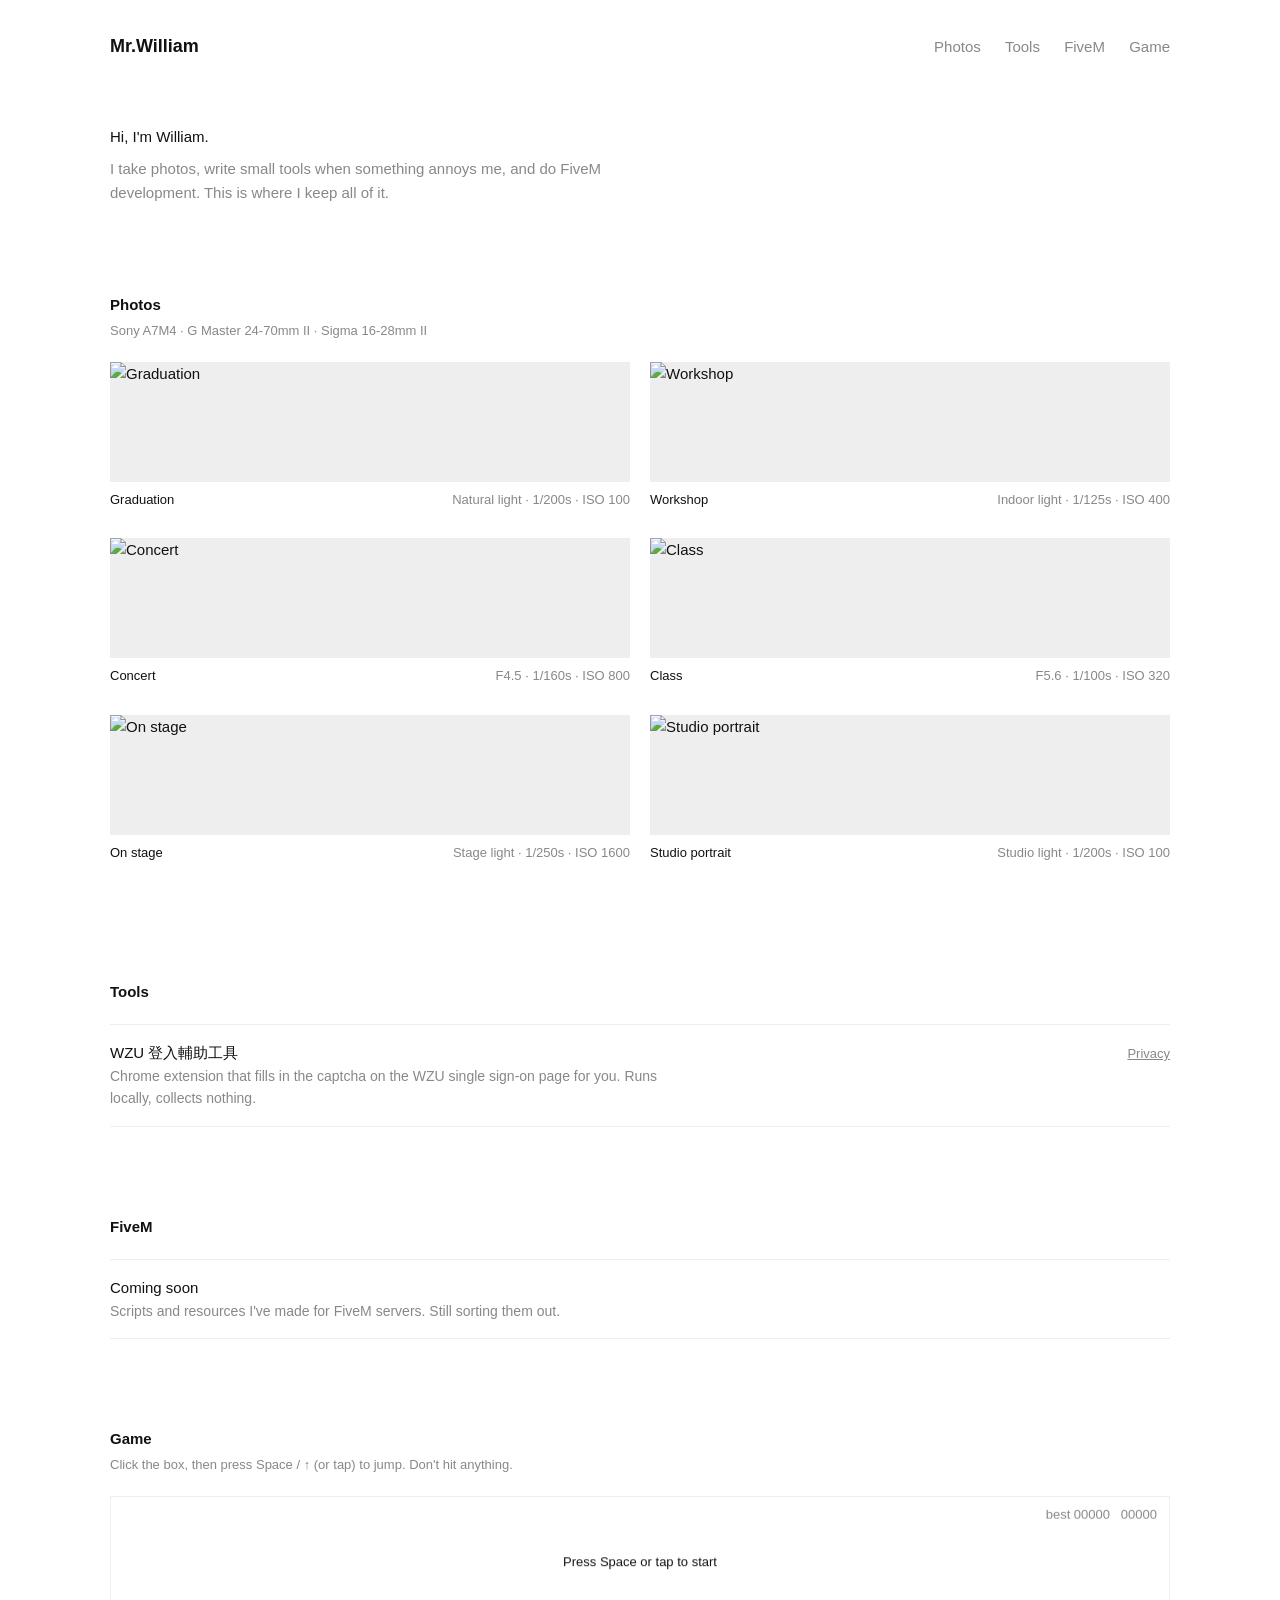
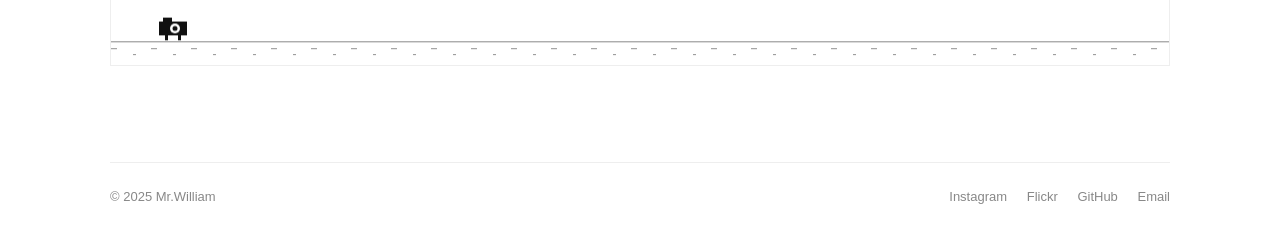
==== commit 1bfe80c1: "Turn homepage into a personal site: photos, tools, FiveM and a runner game Co-Authored-By: Claude Op" ====
--- a/index.html
+++ b/index.html
@@ -92,10 +92,39 @@
 
     .photos figcaption span:last-child { color: var(--muted); text-align: right; }
 
-    .soon {
-      margin: 40px 0 0;
-      color: var(--muted);
-    }
+    h2 {
+      font-size: 15px;
+      font-weight: 600;
+      margin: 80px 0 4px;
+      padding-top: 8px;
+    }
+    .sub { color: var(--muted); font-size: 13px; margin-bottom: 20px; }
+    h2 + .photos, h2 + .list { margin-top: 20px; }
+
+    .list { list-style: none; border-top: 1px solid var(--line); }
+    .list li {
+      display: flex;
+      justify-content: space-between;
+      align-items: baseline;
+      gap: 20px;
+      padding: 16px 0;
+      border-bottom: 1px solid var(--line);
+    }
+    .list b { font-weight: 500; }
+    .list p { color: var(--muted); font-size: 14px; max-width: 560px; }
+    .list .links a { font-size: 13px; color: var(--muted); margin-left: 12px; white-space: nowrap; }
+    .list .links a:hover { color: var(--text); }
+
+    #runner {
+      display: block;
+      width: 100%;
+      height: 170px;
+      border: 1px solid var(--line);
+      cursor: pointer;
+      touch-action: manipulation;
+      outline: none;
+    }
+    #runner:focus { border-color: var(--muted); }
 
     footer {
       margin-top: 96px;
@@ -156,6 +185,9 @@
       header { padding-top: 20px; }
       .intro { margin: 40px 0 32px; }
       .photos { columns: 1; }
+      header nav a { margin-left: 14px; }
+      .list li { flex-direction: column; gap: 4px; }
+      .list .links a { margin-left: 0; margin-right: 12px; }
     }
   </style>
 </head>
@@ -165,16 +197,20 @@
       <a class="name" href="./">Mr.William</a>
       <nav>
         <a href="#photos">Photos</a>
-        <a href="#contact">Contact</a>
+        <a href="#tools">Tools</a>
+        <a href="#fivem">FiveM</a>
+        <a href="#game">Game</a>
       </nav>
     </header>
 
     <section class="intro">
-      <p><strong>Through the lens of Mr.William.</strong></p>
-      <p>Shot on a Sony A7M4, mostly with the G Master 24-70mm II and the Sigma 16-28mm II.</p>
+      <p><strong>Hi, I'm William.</strong></p>
+      <p>I take photos, write small tools when something annoys me, and do FiveM development. This is where I keep all of it.</p>
     </section>
 
-    <section class="photos" id="photos">
+    <h2 id="photos">Photos</h2>
+    <p class="sub">Sony A7M4 · G Master 24-70mm II · Sigma 16-28mm II</p>
+    <section class="photos">
       <figure data-i="0">
         <img src="https://i.meee.com.tw/s08kO0W.jpg" alt="Graduation" loading="lazy">
         <figcaption><span>Graduation</span><span>Natural light · 1/200s · ISO 100</span></figcaption>
@@ -201,10 +237,34 @@
       </figure>
     </section>
 
-    <p class="soon">More soon.</p>
+
+    <h2 id="tools">Tools</h2>
+    <ul class="list">
+      <li>
+        <div>
+          <b>WZU 登入輔助工具</b>
+          <p>Chrome extension that fills in the captcha on the WZU single sign-on page for you. Runs locally, collects nothing.</p>
+        </div>
+        <span class="links"><a href="wzu-login-helper/privacy.html">Privacy</a></span>
+      </li>
+    </ul>
+
+    <h2 id="fivem">FiveM</h2>
+    <ul class="list">
+      <li>
+        <div>
+          <b>Coming soon</b>
+          <p>Scripts and resources I've made for FiveM servers. Still sorting them out.</p>
+        </div>
+      </li>
+    </ul>
+
+    <h2 id="game">Game</h2>
+    <p class="sub">Click the box, then press Space / ↑ (or tap) to jump. Don't hit anything.</p>
+    <canvas id="runner" tabindex="0" aria-label="Runner game"></canvas>
 
     <footer id="contact">
-      <span>“Photography is the art of frozen time.” — © 2025 Mr.William</span>
+      <span>© 2025 Mr.William</span>
       <span>
         <a href="#">Instagram</a>
         <a href="#">Flickr</a>
@@ -256,5 +316,123 @@
       if (e.key === "ArrowRight") show(cur + 1);
     });
   </script>
+
+  <script>
+    // Little runner game — a camera that jumps over crates.
+    (() => {
+      const cv = document.getElementById("runner");
+      const ctx = cv.getContext("2d");
+      const H = 170, GROUND = H - 24;
+      let W = 0, state = "idle", player, obstacles, speed, score, best = 0, nextGap, last = 0, legT = 0, groundOff = 0;
+
+      try { best = +localStorage.getItem("runner-best") || 0; } catch (e) {}
+
+      function resize() {
+        const dpr = window.devicePixelRatio || 1;
+        W = cv.clientWidth;
+        cv.width = W * dpr; cv.height = H * dpr;
+        ctx.setTransform(dpr, 0, 0, dpr, 0, 0);
+        if (state !== "run") draw();
+      }
+
+      function reset() {
+        player = { x: 48, y: GROUND - 24, w: 28, h: 24, vy: 0 };
+        obstacles = []; speed = 380; score = 0; nextGap = 300;
+      }
+
+      function jump() {
+        if (state !== "run") { reset(); state = "run"; last = performance.now(); requestAnimationFrame(loop); return; }
+        if (player.y >= GROUND - player.h - 0.5) player.vy = -700;
+      }
+
+      function spawn() {
+        const tall = Math.random() < 0.35;
+        const w = 16 + Math.random() * 18, h = tall ? 38 + Math.random() * 10 : 20 + Math.random() * 14;
+        obstacles.push({ x: W + 10, w, h });
+        if (Math.random() < 0.2) obstacles.push({ x: W + 10 + w + 4, w: 14 + Math.random() * 8, h: 18 + Math.random() * 10 });
+        nextGap = speed * (0.75 + Math.random() * 0.8) + 140;
+      }
+
+      function update(dt) {
+        speed = Math.min(speed + 9 * dt, 900);
+        score += speed * dt / 40;
+        player.vy += 2300 * dt;
+        player.y = Math.min(player.y + player.vy * dt, GROUND - player.h);
+        if (player.y === GROUND - player.h) player.vy = 0;
+        legT += dt; groundOff = (groundOff + speed * dt) % 40;
+
+        obstacles.forEach(o => o.x -= speed * dt);
+        obstacles = obstacles.filter(o => o.x + o.w > -10);
+        const lastO = obstacles[obstacles.length - 1];
+        if (!lastO || W - (lastO.x + lastO.w) > nextGap) spawn();
+
+        const p = { x: player.x + 4, y: player.y + 4, w: player.w - 8, h: player.h - 4 };
+        for (const o of obstacles) {
+          if (p.x < o.x + o.w && p.x + p.w > o.x && p.y + p.h > GROUND - o.h) {
+            state = "over";
+            if (score > best) { best = Math.floor(score); try { localStorage.setItem("runner-best", best); } catch (e) {} }
+          }
+        }
+      }
+
+      function drawPlayer(c) {
+        const { x, y, w, h } = player;
+        ctx.fillStyle = c;
+        ctx.fillRect(x, y + 4, w, h - 10);           // body
+        ctx.fillRect(x + 4, y, 9, 5);                 // viewfinder bump
+        ctx.fillStyle = getComputedStyle(document.body).backgroundColor;
+        ctx.beginPath(); ctx.arc(x + w / 2 + 2, y + 4 + (h - 10) / 2, 5, 0, Math.PI * 2); ctx.fill(); // lens
+        ctx.fillStyle = c;
+        ctx.beginPath(); ctx.arc(x + w / 2 + 2, y + 4 + (h - 10) / 2, 2.5, 0, Math.PI * 2); ctx.fill();
+        const onGround = y >= GROUND - h - 0.5, step = Math.floor(legT * 12) % 2;
+        const l1 = onGround && state === "run" ? (step ? 6 : 3) : 5, l2 = onGround && state === "run" ? (step ? 3 : 6) : 5;
+        ctx.fillRect(x + 6, y + h - 6, 3, l1);       // legs
+        ctx.fillRect(x + w - 9, y + h - 6, 3, l2);
+      }
+
+      function draw() {
+        const css = getComputedStyle(document.documentElement);
+        const fg = css.getPropertyValue("--text").trim(), mute = css.getPropertyValue("--muted").trim();
+        ctx.clearRect(0, 0, W, H);
+        if (!player) reset();
+
+        ctx.fillStyle = mute;
+        ctx.fillRect(0, GROUND, W, 1);
+        for (let gx = -groundOff; gx < W; gx += 40) ctx.fillRect(gx, GROUND + 7, 6, 1), ctx.fillRect(gx + 22, GROUND + 13, 3, 1);
+
+        ctx.strokeStyle = fg; ctx.lineWidth = 1.5;
+        obstacles.forEach(o => {
+          const y = GROUND - o.h;
+          ctx.strokeRect(o.x + 0.75, y + 0.75, o.w - 1.5, o.h - 0.75);
+          ctx.beginPath(); ctx.moveTo(o.x + 1, y + 1); ctx.lineTo(o.x + o.w - 1, GROUND); ctx.stroke();
+        });
+
+        drawPlayer(fg);
+
+        ctx.fillStyle = mute;
+        ctx.font = "13px -apple-system, BlinkMacSystemFont, Helvetica, Arial, sans-serif";
+        ctx.textAlign = "right";
+        ctx.fillText(`best ${String(best).padStart(5, "0")}   ${String(Math.floor(score)).padStart(5, "0")}`, W - 12, 22);
+
+        ctx.textAlign = "center"; ctx.fillStyle = fg;
+        if (state === "idle") ctx.fillText("Press Space or tap to start", W / 2, 70);
+        if (state === "over") ctx.fillText("Game over — press Space or tap to try again", W / 2, 70);
+      }
+
+      function loop(now) {
+        const dt = Math.min((now - last) / 1000, 0.05); last = now;
+        update(dt); draw();
+        if (state === "run") requestAnimationFrame(loop);
+      }
+
+      cv.addEventListener("keydown", e => {
+        if (e.code === "Space" || e.code === "ArrowUp") { e.preventDefault(); jump(); }
+      });
+      cv.addEventListener("pointerdown", e => { e.preventDefault(); cv.focus(); jump(); });
+      window.addEventListener("resize", resize);
+      matchMedia("(prefers-color-scheme: dark)").addEventListener?.("change", () => state !== "run" && draw());
+      resize();
+    })();
+  </script>
 </body>
 </html>
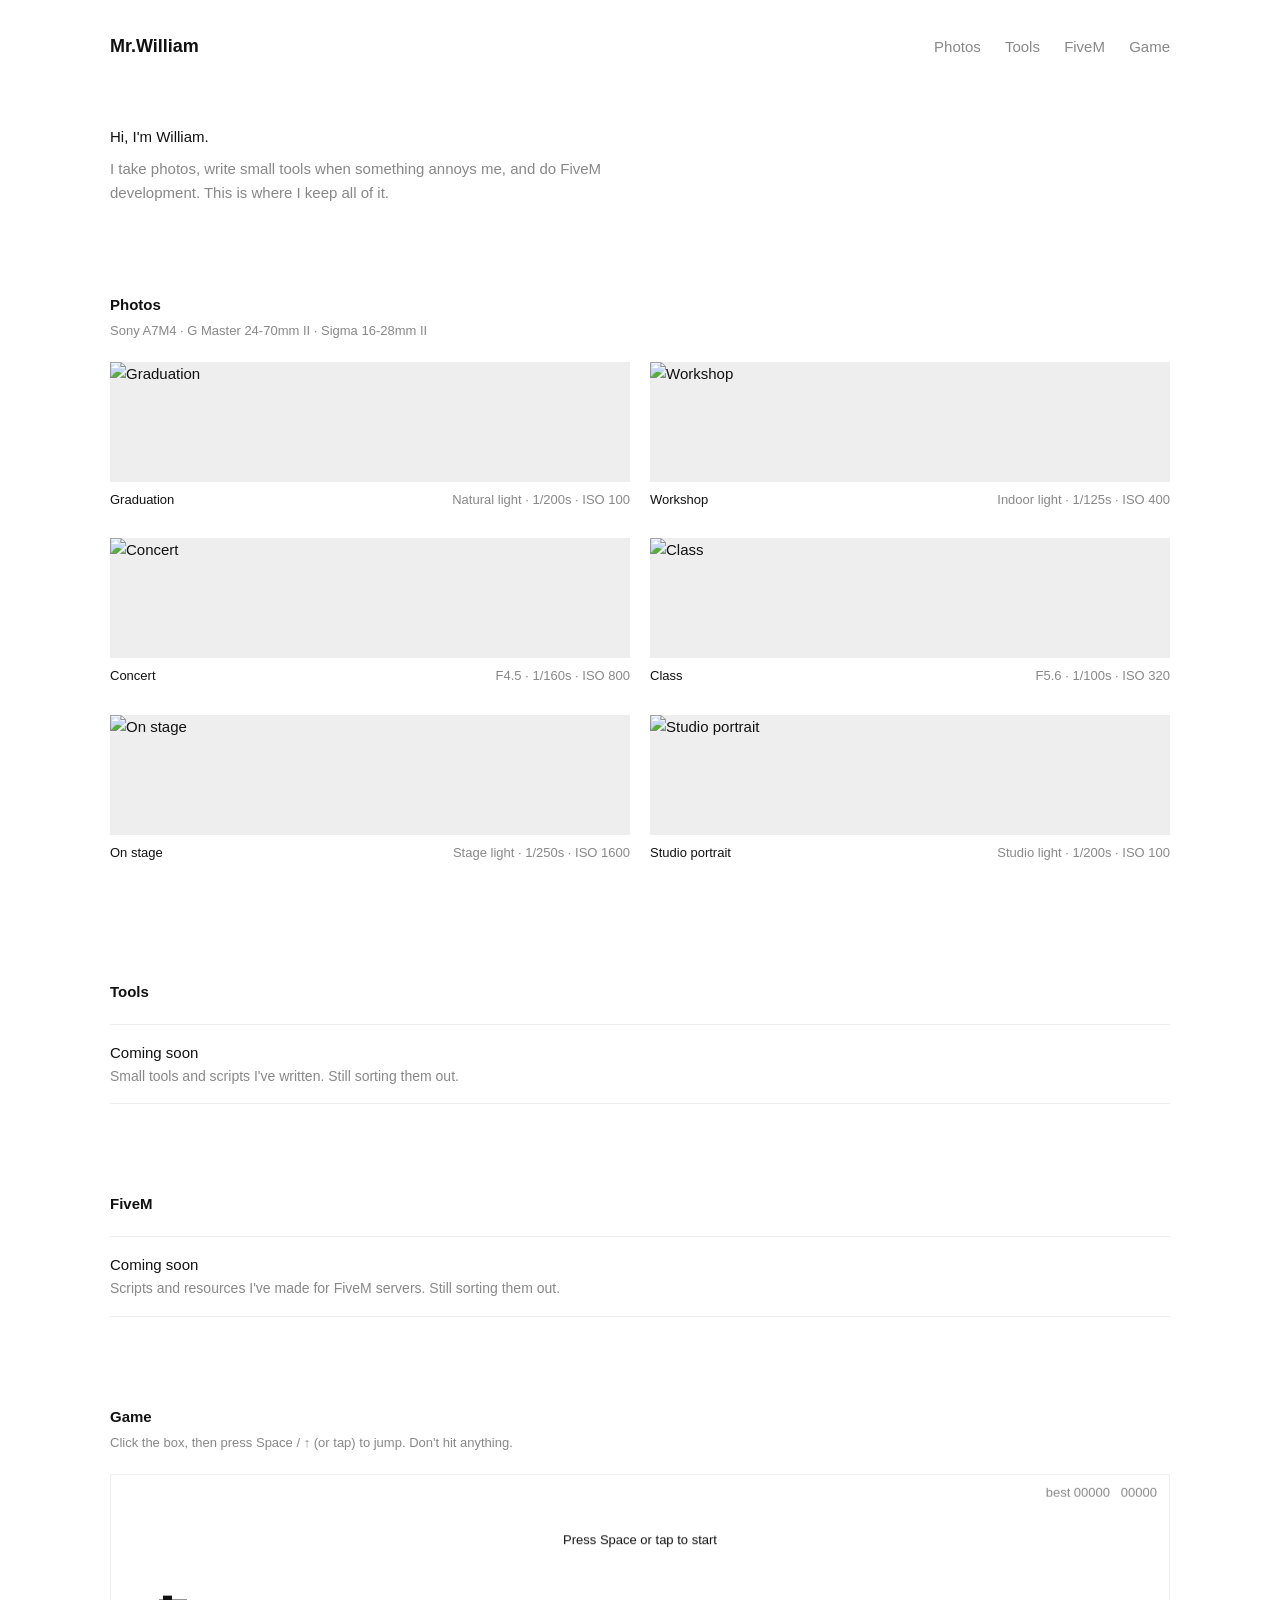
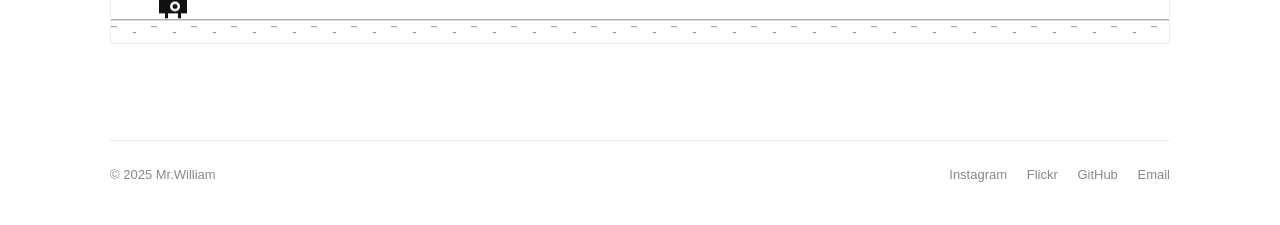
==== commit 72744cef: "Remove WZU tool from homepage Co-Authored-By: Claude Opus 5.5 <noreply@anthropic.com> Claude-Session" ====
--- a/index.html
+++ b/index.html
@@ -242,10 +242,9 @@
     <ul class="list">
       <li>
         <div>
-          <b>WZU 登入輔助工具</b>
-          <p>Chrome extension that fills in the captcha on the WZU single sign-on page for you. Runs locally, collects nothing.</p>
+          <b>Coming soon</b>
+          <p>Small tools and scripts I've written. Still sorting them out.</p>
         </div>
-        <span class="links"><a href="wzu-login-helper/privacy.html">Privacy</a></span>
       </li>
     </ul>
 
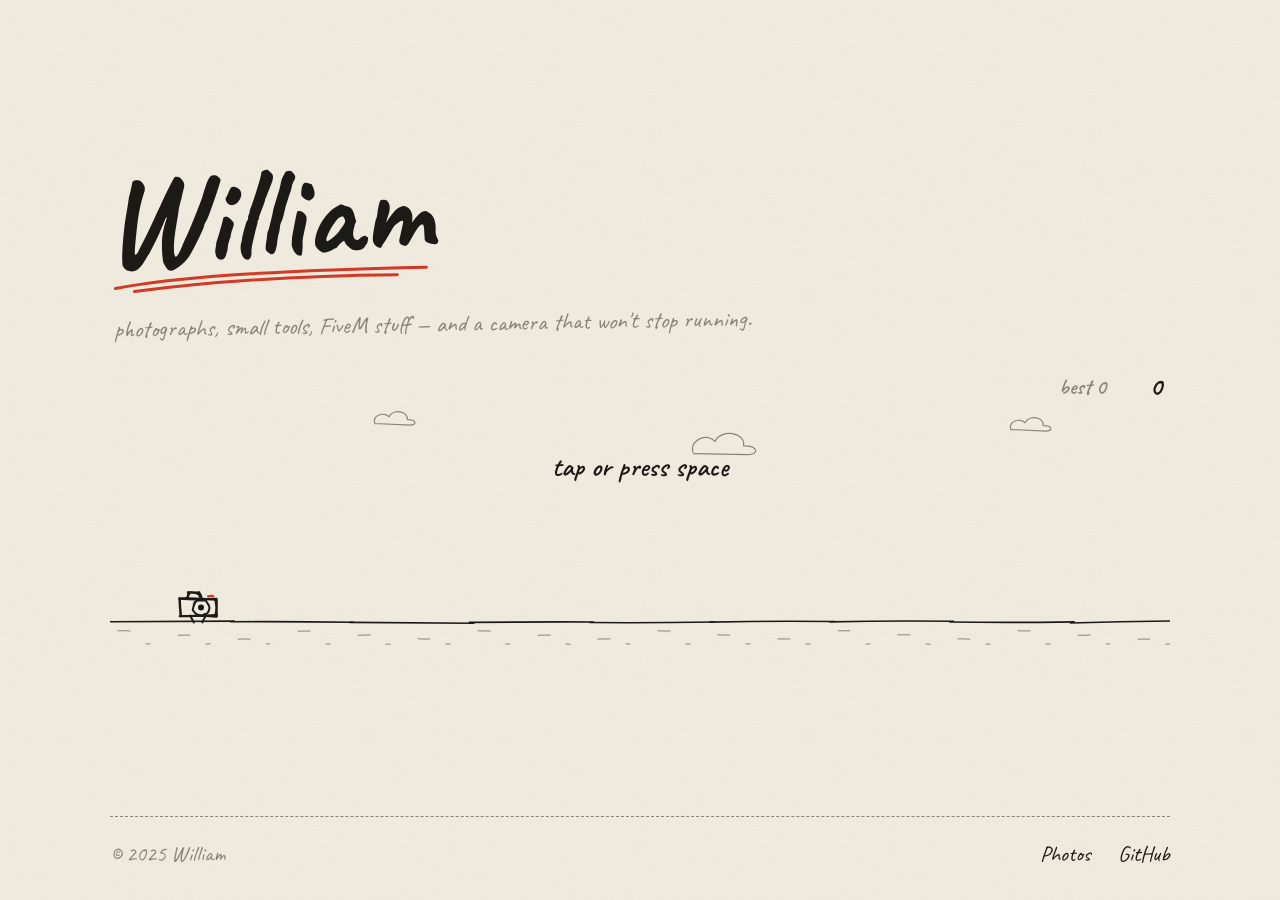
==== commit 6bfb869c: "Homepage is now just a hand-drawn runner game; photos move to their own page Co-Authored-By: Claude " ====
--- a/index.html
+++ b/index.html
@@ -3,434 +3,309 @@
 <head>
   <meta charset="UTF-8" />
   <meta name="viewport" content="width=device-width, initial-scale=1.0" />
-  <title>Mr.William</title>
+  <title>William</title>
   <link rel="icon" href="https://avatars.githubusercontent.com/u/79249980?v=4" type="image/png">
+  <link rel="preconnect" href="https://fonts.googleapis.com">
+  <link rel="preconnect" href="https://fonts.gstatic.com" crossorigin>
+  <link href="https://fonts.googleapis.com/css2?family=Caveat:wght@500;700&display=swap" rel="stylesheet">
+  <link rel="stylesheet" href="paper.css">
   <style>
-    :root {
-      --bg: #fff;
-      --text: #111;
-      --muted: #888;
-      --line: #eee;
-    }
-    @media (prefers-color-scheme: dark) {
-      :root { --bg: #111; --text: #eee; --muted: #888; --line: #222; }
-    }
-
-    * { margin: 0; padding: 0; box-sizing: border-box; }
-
-    body {
-      font-family: -apple-system, BlinkMacSystemFont, "Helvetica Neue", Helvetica, Arial, "PingFang TC", "Microsoft JhengHei", sans-serif;
-      background: var(--bg);
-      color: var(--text);
-      font-size: 15px;
-      line-height: 1.6;
-    }
-
-    a { color: inherit; }
-
-    .wrap {
-      max-width: 1100px;
-      margin: 0 auto;
-      padding: 0 20px;
-    }
-
-    header {
+    main {
+      flex: 1;
       display: flex;
-      justify-content: space-between;
-      align-items: baseline;
-      padding: 32px 0 0;
-    }
-
-    header .name {
-      font-size: 18px;
-      font-weight: 600;
-      text-decoration: none;
-    }
-
-    header nav a {
-      margin-left: 20px;
-      text-decoration: none;
-      color: var(--muted);
-    }
-
-    header nav a:hover { color: var(--text); }
-
-    .intro {
-      margin: 64px 0 48px;
-      max-width: 520px;
-      color: var(--muted);
-    }
-
-    .intro p + p { margin-top: 8px; }
-    .intro strong { color: var(--text); font-weight: 500; }
-
-    .photos {
-      columns: 2;
-      column-gap: 20px;
-    }
-
-    .photos figure {
-      break-inside: avoid;
-      margin-bottom: 28px;
-      cursor: zoom-in;
-    }
-
-    .photos img {
-      width: 100%;
-      display: block;
-      background: var(--line);
-      min-height: 120px;
-    }
-
-    .photos figcaption {
-      display: flex;
-      justify-content: space-between;
-      gap: 12px;
-      margin-top: 8px;
-      font-size: 13px;
-    }
-
-    .photos figcaption span:last-child { color: var(--muted); text-align: right; }
-
-    h2 {
-      font-size: 15px;
-      font-weight: 600;
-      margin: 80px 0 4px;
-      padding-top: 8px;
-    }
-    .sub { color: var(--muted); font-size: 13px; margin-bottom: 20px; }
-    h2 + .photos, h2 + .list { margin-top: 20px; }
-
-    .list { list-style: none; border-top: 1px solid var(--line); }
-    .list li {
-      display: flex;
-      justify-content: space-between;
-      align-items: baseline;
-      gap: 20px;
-      padding: 16px 0;
-      border-bottom: 1px solid var(--line);
-    }
-    .list b { font-weight: 500; }
-    .list p { color: var(--muted); font-size: 14px; max-width: 560px; }
-    .list .links a { font-size: 13px; color: var(--muted); margin-left: 12px; white-space: nowrap; }
-    .list .links a:hover { color: var(--text); }
+      flex-direction: column;
+      justify-content: center;
+      padding: 40px 0 24px;
+    }
+
+    .name {
+      font-family: var(--hand);
+      font-weight: 700;
+      font-size: clamp(64px, 12vw, 132px);
+      line-height: 0.9;
+      transform: rotate(-3deg);
+      transform-origin: left bottom;
+      display: inline-block;
+      position: relative;
+      margin-left: -4px;
+    }
+
+    .name svg {
+      position: absolute;
+      left: 2%;
+      bottom: -14px;
+      width: 96%;
+      height: 22px;
+      overflow: visible;
+    }
+
+    .aside {
+      font-family: var(--hand);
+      font-size: 24px;
+      color: var(--pencil);
+      margin: 18px 0 28px 4px;
+      transform: rotate(-1deg);
+    }
 
     #runner {
       display: block;
       width: 100%;
-      height: 170px;
-      border: 1px solid var(--line);
+      height: clamp(220px, 34vh, 300px);
       cursor: pointer;
       touch-action: manipulation;
       outline: none;
-    }
-    #runner:focus { border-color: var(--muted); }
-
-    footer {
-      margin-top: 96px;
-      padding: 24px 0 40px;
-      border-top: 1px solid var(--line);
-      display: flex;
-      justify-content: space-between;
-      flex-wrap: wrap;
-      gap: 12px;
-      font-size: 13px;
-      color: var(--muted);
-    }
-
-    footer a { margin-left: 16px; text-decoration: none; }
-    footer a:first-child { margin-left: 0; }
-    footer a:hover { color: var(--text); }
-
-    /* viewer */
-    .viewer {
-      position: fixed;
-      inset: 0;
-      background: #000;
-      color: #ccc;
-      display: none;
-      flex-direction: column;
-      z-index: 10;
-      font-size: 13px;
-    }
-    .viewer.open { display: flex; }
-    .viewer .img {
-      flex: 1;
-      min-height: 0;
-      display: flex;
-      align-items: center;
-      justify-content: center;
-      padding: 20px;
-      cursor: zoom-out;
-    }
-    .viewer img { max-width: 100%; max-height: 100%; }
-    .viewer .bar {
-      display: flex;
-      justify-content: space-between;
-      align-items: center;
-      gap: 16px;
-      padding: 12px 20px 20px;
-    }
-    .viewer button {
-      background: none;
-      border: 0;
-      color: #ccc;
-      font: inherit;
-      cursor: pointer;
-      padding: 4px 6px;
-    }
-    .viewer button:hover { color: #fff; }
-
-    @media (max-width: 640px) {
-      header { padding-top: 20px; }
-      .intro { margin: 40px 0 32px; }
-      .photos { columns: 1; }
-      header nav a { margin-left: 14px; }
-      .list li { flex-direction: column; gap: 4px; }
-      .list .links a { margin-left: 0; margin-right: 12px; }
     }
   </style>
 </head>
 <body>
   <div class="wrap">
-    <header>
-      <a class="name" href="./">Mr.William</a>
+    <main>
+      <div>
+        <h1 class="name">William
+          <svg viewBox="0 0 300 22" preserveAspectRatio="none" aria-hidden="true">
+            <path d="M2 14 C 60 6, 140 4, 298 9 M 20 18 C 90 12, 180 11, 270 15" fill="none" stroke="var(--red)" stroke-width="3" stroke-linecap="round"/>
+          </svg>
+        </h1>
+      </div>
+      <p class="aside">photographs, small tools, FiveM stuff — and a camera that won't stop running.</p>
+
+      <canvas id="runner" tabindex="0" aria-label="Runner game. Press space or tap to jump."></canvas>
+    </main>
+
+    <footer>
+      <span>© 2025 William</span>
       <nav>
-        <a href="#photos">Photos</a>
-        <a href="#tools">Tools</a>
-        <a href="#fivem">FiveM</a>
-        <a href="#game">Game</a>
+        <a href="photos.html">Photos</a>
+        <a href="https://github.com/lezhaia" target="_blank" rel="noopener">GitHub</a>
       </nav>
-    </header>
-
-    <section class="intro">
-      <p><strong>Hi, I'm William.</strong></p>
-      <p>I take photos, write small tools when something annoys me, and do FiveM development. This is where I keep all of it.</p>
-    </section>
-
-    <h2 id="photos">Photos</h2>
-    <p class="sub">Sony A7M4 · G Master 24-70mm II · Sigma 16-28mm II</p>
-    <section class="photos">
-      <figure data-i="0">
-        <img src="https://i.meee.com.tw/s08kO0W.jpg" alt="Graduation" loading="lazy">
-        <figcaption><span>Graduation</span><span>Natural light · 1/200s · ISO 100</span></figcaption>
-      </figure>
-      <figure data-i="1">
-        <img src="https://i.meee.com.tw/iepKcEU.jpg" alt="Concert" loading="lazy">
-        <figcaption><span>Concert</span><span>F4.5 · 1/160s · ISO 800</span></figcaption>
-      </figure>
-      <figure data-i="2">
-        <img src="https://i.meee.com.tw/V55Ckw9.jpg" alt="On stage" loading="lazy">
-        <figcaption><span>On stage</span><span>Stage light · 1/250s · ISO 1600</span></figcaption>
-      </figure>
-      <figure data-i="3">
-        <img src="https://i.meee.com.tw/lr51dGI.jpg" alt="Workshop" loading="lazy">
-        <figcaption><span>Workshop</span><span>Indoor light · 1/125s · ISO 400</span></figcaption>
-      </figure>
-      <figure data-i="4">
-        <img src="https://i.meee.com.tw/LflQqD4.jpg" alt="Class" loading="lazy">
-        <figcaption><span>Class</span><span>F5.6 · 1/100s · ISO 320</span></figcaption>
-      </figure>
-      <figure data-i="5">
-        <img src="https://i.meee.com.tw/OLSTHa7.jpg" alt="Studio portrait" loading="lazy">
-        <figcaption><span>Studio portrait</span><span>Studio light · 1/200s · ISO 100</span></figcaption>
-      </figure>
-    </section>
-
-
-    <h2 id="tools">Tools</h2>
-    <ul class="list">
-      <li>
-        <div>
-          <b>Coming soon</b>
-          <p>Small tools and scripts I've written. Still sorting them out.</p>
-        </div>
-      </li>
-    </ul>
-
-    <h2 id="fivem">FiveM</h2>
-    <ul class="list">
-      <li>
-        <div>
-          <b>Coming soon</b>
-          <p>Scripts and resources I've made for FiveM servers. Still sorting them out.</p>
-        </div>
-      </li>
-    </ul>
-
-    <h2 id="game">Game</h2>
-    <p class="sub">Click the box, then press Space / ↑ (or tap) to jump. Don't hit anything.</p>
-    <canvas id="runner" tabindex="0" aria-label="Runner game"></canvas>
-
-    <footer id="contact">
-      <span>© 2025 Mr.William</span>
-      <span>
-        <a href="#">Instagram</a>
-        <a href="#">Flickr</a>
-        <a href="https://github.com/lezhaia">GitHub</a>
-        <a href="#">Email</a>
-      </span>
     </footer>
   </div>
 
-  <div class="viewer" id="viewer">
-    <div class="img" id="viewer-close-area"><img id="viewer-img" alt=""></div>
-    <div class="bar">
-      <span id="viewer-cap"></span>
-      <span>
-        <button id="prev">← Prev</button>
-        <button id="next">Next →</button>
-        <button id="close">Close</button>
-      </span>
-    </div>
-  </div>
-
   <script>
-    const figs = [...document.querySelectorAll(".photos figure")];
-    const viewer = document.getElementById("viewer");
-    const vImg = document.getElementById("viewer-img");
-    const vCap = document.getElementById("viewer-cap");
-    let cur = 0;
-
-    function show(i) {
-      cur = (i + figs.length) % figs.length;
-      const f = figs[cur];
-      vImg.src = f.querySelector("img").src;
-      vImg.alt = f.querySelector("img").alt;
-      const [t, e] = f.querySelectorAll("figcaption span");
-      vCap.textContent = `${t.textContent} — ${e.textContent}`;
-    }
-    function open(i) { show(i); viewer.classList.add("open"); document.body.style.overflow = "hidden"; }
-    function close() { viewer.classList.remove("open"); document.body.style.overflow = ""; }
-
-    figs.forEach((f, i) => f.addEventListener("click", () => open(i)));
-    document.getElementById("prev").onclick = () => show(cur - 1);
-    document.getElementById("next").onclick = () => show(cur + 1);
-    document.getElementById("close").onclick = close;
-    document.getElementById("viewer-close-area").onclick = e => { if (e.target !== vImg) close(); };
-    document.addEventListener("keydown", e => {
-      if (!viewer.classList.contains("open")) return;
-      if (e.key === "Escape") close();
-      if (e.key === "ArrowLeft") show(cur - 1);
-      if (e.key === "ArrowRight") show(cur + 1);
-    });
-  </script>
-
-  <script>
-    // Little runner game — a camera that jumps over crates.
+    // A hand-drawn runner: a little camera jumping over crates and tripods.
     (() => {
       const cv = document.getElementById("runner");
       const ctx = cv.getContext("2d");
-      const H = 170, GROUND = H - 24;
-      let W = 0, state = "idle", player, obstacles, speed, score, best = 0, nextGap, last = 0, legT = 0, groundOff = 0;
-
+      const INK = "#1b1a17", PENCIL = "#8a8478", RED = "#d23a26";
+      const HAND = "'Caveat', 'Comic Sans MS', cursive";
+
+      let W = 0, H = 0, GROUND = 0;
+      let state = "idle", player, obstacles, clouds, speed, score, best = 0, nextGap, last = 0, legT = 0, groundOff = 0, idSeq = 0;
       try { best = +localStorage.getItem("runner-best") || 0; } catch (e) {}
 
+      // ---- sketchy drawing helpers (lines "boil" ~8 times a second) ----
+      let boil = 0;
+      function rng(seed) {
+        return () => {
+          seed |= 0; seed = seed + 0x6D2B79F5 | 0;
+          let t = Math.imul(seed ^ seed >>> 15, 1 | seed);
+          t = t + Math.imul(t ^ t >>> 7, 61 | t) ^ t;
+          return ((t ^ t >>> 14) >>> 0) / 4294967296;
+        };
+      }
+      let r = rng(1);
+      const j = (a) => (r() - 0.5) * 2 * a;
+
+      function line(x1, y1, x2, y2, rough = 1.2, passes = 2) {
+        for (let p = 0; p < passes; p++) {
+          const mx = (x1 + x2) / 2 + j(rough * 1.5), my = (y1 + y2) / 2 + j(rough * 1.5);
+          ctx.beginPath();
+          ctx.moveTo(x1 + j(rough), y1 + j(rough));
+          ctx.quadraticCurveTo(mx, my, x2 + j(rough), y2 + j(rough));
+          ctx.stroke();
+        }
+      }
+      function rect(x, y, w, h, rough) {
+        line(x, y, x + w, y, rough); line(x + w, y, x + w, y + h, rough);
+        line(x + w, y + h, x, y + h, rough); line(x, y + h, x, y, rough);
+      }
+      function circle(cx, cy, rad, rough = 1) {
+        ctx.beginPath();
+        const start = r() * Math.PI * 2, steps = 18;
+        for (let i = 0; i <= steps + 2; i++) {
+          const a = start + (i / steps) * Math.PI * 2;
+          const rr = rad + j(rough);
+          const x = cx + Math.cos(a) * rr, y = cy + Math.sin(a) * rr;
+          i ? ctx.lineTo(x, y) : ctx.moveTo(x, y);
+        }
+        ctx.stroke();
+      }
+      function hatch(x, y, w, h, gap = 5) {
+        ctx.save(); ctx.beginPath(); ctx.rect(x, y, w, h); ctx.clip();
+        for (let k = -h; k < w; k += gap) line(x + k, y + h, x + k + h, y, 0.6, 1);
+        ctx.restore();
+      }
+
+      // ---- game ----
       function resize() {
         const dpr = window.devicePixelRatio || 1;
-        W = cv.clientWidth;
+        W = cv.clientWidth; H = cv.clientHeight; GROUND = H - 46;
         cv.width = W * dpr; cv.height = H * dpr;
         ctx.setTransform(dpr, 0, 0, dpr, 0, 0);
-        if (state !== "run") draw();
+        if (!player) reset();
+        player.y = Math.min(player.y, GROUND - player.h);
+        if (state !== "run") draw(performance.now());
       }
 
       function reset() {
-        player = { x: 48, y: GROUND - 24, w: 28, h: 24, vy: 0 };
-        obstacles = []; speed = 380; score = 0; nextGap = 300;
+        player = { x: Math.min(70, W * 0.12), y: GROUND - 30, w: 36, h: 30, vy: 0 };
+        obstacles = []; speed = 400; score = 0; nextGap = 360;
+        clouds = clouds || [0, 1, 2].map(i => ({ x: W * (0.25 + i * 0.3), y: 46 + (i * 23) % 40, s: 0.7 + (i % 2) * 0.4, id: i }));
       }
 
       function jump() {
         if (state !== "run") { reset(); state = "run"; last = performance.now(); requestAnimationFrame(loop); return; }
-        if (player.y >= GROUND - player.h - 0.5) player.vy = -700;
+        if (player.y >= GROUND - player.h - 0.5) player.vy = -780;
       }
 
       function spawn() {
-        const tall = Math.random() < 0.35;
-        const w = 16 + Math.random() * 18, h = tall ? 38 + Math.random() * 10 : 20 + Math.random() * 14;
-        obstacles.push({ x: W + 10, w, h });
-        if (Math.random() < 0.2) obstacles.push({ x: W + 10 + w + 4, w: 14 + Math.random() * 8, h: 18 + Math.random() * 10 });
-        nextGap = speed * (0.75 + Math.random() * 0.8) + 140;
+        const tripod = Math.random() < 0.3;
+        const o = tripod
+          ? { kind: "tripod", w: 30, h: 46 + Math.random() * 10 }
+          : { kind: "crate", w: 22 + Math.random() * 20, h: 24 + Math.random() * 22 };
+        o.x = W + 10; o.id = ++idSeq;
+        obstacles.push(o);
+        if (!tripod && Math.random() < 0.25) obstacles.push({ kind: "crate", x: o.x + o.w + 2, w: 20, h: 20, id: ++idSeq });
+        nextGap = speed * (0.7 + Math.random() * 0.8) + 160;
       }
 
       function update(dt) {
-        speed = Math.min(speed + 9 * dt, 900);
+        speed = Math.min(speed + 10 * dt, 1000);
         score += speed * dt / 40;
-        player.vy += 2300 * dt;
+        player.vy += 2500 * dt;
         player.y = Math.min(player.y + player.vy * dt, GROUND - player.h);
         if (player.y === GROUND - player.h) player.vy = 0;
-        legT += dt; groundOff = (groundOff + speed * dt) % 40;
+        legT += dt; groundOff = (groundOff + speed * dt) % 60;
 
         obstacles.forEach(o => o.x -= speed * dt);
-        obstacles = obstacles.filter(o => o.x + o.w > -10);
+        obstacles = obstacles.filter(o => o.x + o.w > -20);
+        clouds.forEach(c => { c.x -= speed * dt * 0.08 * c.s; if (c.x < -80) c.x = W + 40; });
         const lastO = obstacles[obstacles.length - 1];
         if (!lastO || W - (lastO.x + lastO.w) > nextGap) spawn();
 
-        const p = { x: player.x + 4, y: player.y + 4, w: player.w - 8, h: player.h - 4 };
+        const p = { x: player.x + 6, y: player.y + 6, w: player.w - 12, h: player.h - 6 };
         for (const o of obstacles) {
-          if (p.x < o.x + o.w && p.x + p.w > o.x && p.y + p.h > GROUND - o.h) {
+          const pad = o.kind === "tripod" ? 6 : 2;
+          if (p.x < o.x + o.w - pad && p.x + p.w > o.x + pad && p.y + p.h > GROUND - o.h + 2) {
             state = "over";
             if (score > best) { best = Math.floor(score); try { localStorage.setItem("runner-best", best); } catch (e) {} }
           }
         }
       }
 
-      function drawPlayer(c) {
+      function drawCamera() {
         const { x, y, w, h } = player;
-        ctx.fillStyle = c;
-        ctx.fillRect(x, y + 4, w, h - 10);           // body
-        ctx.fillRect(x + 4, y, 9, 5);                 // viewfinder bump
-        ctx.fillStyle = getComputedStyle(document.body).backgroundColor;
-        ctx.beginPath(); ctx.arc(x + w / 2 + 2, y + 4 + (h - 10) / 2, 5, 0, Math.PI * 2); ctx.fill(); // lens
-        ctx.fillStyle = c;
-        ctx.beginPath(); ctx.arc(x + w / 2 + 2, y + 4 + (h - 10) / 2, 2.5, 0, Math.PI * 2); ctx.fill();
-        const onGround = y >= GROUND - h - 0.5, step = Math.floor(legT * 12) % 2;
-        const l1 = onGround && state === "run" ? (step ? 6 : 3) : 5, l2 = onGround && state === "run" ? (step ? 3 : 6) : 5;
-        ctx.fillRect(x + 6, y + h - 6, 3, l1);       // legs
-        ctx.fillRect(x + w - 9, y + h - 6, 3, l2);
-      }
-
-      function draw() {
-        const css = getComputedStyle(document.documentElement);
-        const fg = css.getPropertyValue("--text").trim(), mute = css.getPropertyValue("--muted").trim();
+        r = rng(boil * 31 + 7);
+        ctx.strokeStyle = INK; ctx.lineWidth = 2;
+        rect(x, y + 7, w, h - 13, 1);
+        line(x + 6, y + 7, x + 9, y + 1); line(x + 9, y + 1, x + 19, y + 1); line(x + 19, y + 1, x + 22, y + 7);
+        circle(x + w / 2 + 3, y + 7 + (h - 13) / 2, 8, 0.8);
+        ctx.fillStyle = INK; ctx.beginPath(); ctx.arc(x + w / 2 + 3, y + 7 + (h - 13) / 2, 3, 0, 7); ctx.fill();
+        ctx.strokeStyle = RED; line(x + w - 8, y + 4, x + w - 3, y + 4, 0.5);
+        ctx.strokeStyle = INK;
+        const ground = y >= GROUND - h - 0.5 && state === "run";
+        const step = Math.floor(legT * 12) % 2;
+        const a = ground ? (step ? 5 : -3) : 4, b = ground ? (step ? -3 : 5) : -4;
+        line(x + 10, y + h - 6, x + 10 + a, y + h, 0.4, 1);
+        line(x + w - 10, y + h - 6, x + w - 10 + b, y + h, 0.4, 1);
+      }
+
+      function drawObstacle(o) {
+        r = rng(boil * 131 + o.id * 17);
+        const y = GROUND - o.h;
+        ctx.strokeStyle = INK; ctx.lineWidth = 1.8;
+        if (o.kind === "crate") {
+          rect(o.x, y, o.w, o.h, 1);
+          ctx.strokeStyle = PENCIL; ctx.lineWidth = 1;
+          hatch(o.x + 2, y + 2, o.w - 4, o.h - 4, 6);
+        } else {
+          const cx = o.x + o.w / 2;
+          rect(cx - 7, y, 14, 7, 0.6);
+          line(cx, y + 7, cx, y + 16, 0.4);
+          line(cx, y + 16, o.x + 1, GROUND, 0.8);
+          line(cx, y + 16, o.x + o.w - 1, GROUND, 0.8);
+          line(cx, y + 16, cx + 2, GROUND, 0.8);
+        }
+      }
+
+      function drawCloud(c) {
+        r = rng(boil * 7 + c.id * 101);
+        ctx.strokeStyle = PENCIL; ctx.lineWidth = 1.2;
+        const s = c.s;
+        ctx.beginPath();
+        ctx.moveTo(c.x, c.y + 14 * s);
+        ctx.bezierCurveTo(c.x - 4, c.y + 2 * s, c.x + 14 * s, c.y - 4 * s, c.x + 20 * s, c.y + 4 * s);
+        ctx.bezierCurveTo(c.x + 26 * s, c.y - 8 * s, c.x + 48 * s, c.y - 4 * s, c.x + 46 * s, c.y + 8 * s);
+        ctx.bezierCurveTo(c.x + 60 * s, c.y + 8 * s, c.x + 60 * s, c.y + 16 * s, c.x + 50 * s, c.y + 16 * s);
+        ctx.lineTo(c.x + j(1), c.y + 15 * s + j(1));
+        ctx.stroke();
+      }
+
+      function draw(now) {
+        boil = Math.floor(now / 120);
         ctx.clearRect(0, 0, W, H);
-        if (!player) reset();
-
-        ctx.fillStyle = mute;
-        ctx.fillRect(0, GROUND, W, 1);
-        for (let gx = -groundOff; gx < W; gx += 40) ctx.fillRect(gx, GROUND + 7, 6, 1), ctx.fillRect(gx + 22, GROUND + 13, 3, 1);
-
-        ctx.strokeStyle = fg; ctx.lineWidth = 1.5;
-        obstacles.forEach(o => {
-          const y = GROUND - o.h;
-          ctx.strokeRect(o.x + 0.75, y + 0.75, o.w - 1.5, o.h - 0.75);
-          ctx.beginPath(); ctx.moveTo(o.x + 1, y + 1); ctx.lineTo(o.x + o.w - 1, GROUND); ctx.stroke();
-        });
-
-        drawPlayer(fg);
-
-        ctx.fillStyle = mute;
-        ctx.font = "13px -apple-system, BlinkMacSystemFont, Helvetica, Arial, sans-serif";
-        ctx.textAlign = "right";
-        ctx.fillText(`best ${String(best).padStart(5, "0")}   ${String(Math.floor(score)).padStart(5, "0")}`, W - 12, 22);
-
-        ctx.textAlign = "center"; ctx.fillStyle = fg;
-        if (state === "idle") ctx.fillText("Press Space or tap to start", W / 2, 70);
-        if (state === "over") ctx.fillText("Game over — press Space or tap to try again", W / 2, 70);
+        ctx.lineCap = "round"; ctx.lineJoin = "round";
+
+        clouds.forEach(drawCloud);
+
+        r = rng(boil);
+        ctx.strokeStyle = INK; ctx.lineWidth = 1.6;
+        for (let gx = 0; gx < W; gx += 120) line(gx, GROUND + j(0.6), Math.min(gx + 124, W), GROUND + j(0.6), 0.8, 1);
+        ctx.strokeStyle = PENCIL; ctx.lineWidth = 1;
+        r = rng(3);
+        for (let gx = -groundOff, n = 0; gx < W; gx += 60, n++) {
+          const dy = (n % 3) * 4;
+          line(gx + 8, GROUND + 9 + dy, gx + 20, GROUND + 9 + dy, 0.3, 1);
+          line(gx + 36, GROUND + 22, gx + 40, GROUND + 22, 0.3, 1);
+        }
+
+        obstacles.forEach(drawObstacle);
+        drawCamera();
+
+        ctx.fillStyle = PENCIL; ctx.textAlign = "right";
+        ctx.font = `600 22px ${HAND}`;
+        ctx.fillText(`best ${best}`, W - 64, 26);
+        ctx.fillStyle = INK; ctx.font = `700 26px ${HAND}`;
+        ctx.fillText(Math.floor(score), W - 8, 27);
+
+        ctx.textAlign = "center";
+        if (state === "idle") {
+          ctx.fillStyle = INK; ctx.font = `600 28px ${HAND}`;
+          ctx.fillText("tap or press space", W / 2, H * 0.36);
+        }
+        if (state === "over") {
+          ctx.save(); ctx.translate(W / 2, H * 0.34); ctx.rotate(-0.04);
+          ctx.fillStyle = RED; ctx.font = `700 34px ${HAND}`;
+          ctx.fillText("oops.", 0, 0);
+          ctx.fillStyle = INK; ctx.font = `600 22px ${HAND}`;
+          ctx.fillText("again?", 0, 28);
+          ctx.restore();
+        }
       }
 
       function loop(now) {
         const dt = Math.min((now - last) / 1000, 0.05); last = now;
-        update(dt); draw();
+        update(dt); draw(now);
         if (state === "run") requestAnimationFrame(loop);
       }
+
+      // keep the lines "breathing" while idle
+      setInterval(() => { if (state !== "run") draw(performance.now()); }, 120);
 
       cv.addEventListener("keydown", e => {
         if (e.code === "Space" || e.code === "ArrowUp") { e.preventDefault(); jump(); }
       });
       cv.addEventListener("pointerdown", e => { e.preventDefault(); cv.focus(); jump(); });
+      // the page is the game, so Space anywhere plays
+      document.addEventListener("keydown", e => {
+        if (document.activeElement === cv) return;
+        if ((e.code === "Space" || e.code === "ArrowUp") && !e.target.closest("a, button, input, textarea")) {
+          e.preventDefault(); cv.focus(); jump();
+        }
+      });
       window.addEventListener("resize", resize);
-      matchMedia("(prefers-color-scheme: dark)").addEventListener?.("change", () => state !== "run" && draw());
       resize();
+      document.fonts && document.fonts.ready.then(() => state !== "run" && draw(performance.now()));
     })();
   </script>
 </body>
--- a/paper.css
+++ b/paper.css
@@ -0,0 +1,63 @@
+/* Shared look: ink on paper */
+:root {
+  --paper: #f3eee3;
+  --ink: #1b1a17;
+  --pencil: #8a8478;
+  --red: #d23a26;
+  --hand: 'Caveat', 'Comic Sans MS', cursive;
+  color-scheme: light;
+}
+
+* { margin: 0; padding: 0; box-sizing: border-box; }
+
+html, body { min-height: 100%; }
+
+body {
+  background-color: var(--paper);
+  /* paper grain */
+  background-image: url("data:image/svg+xml,%3Csvg xmlns='http://www.w3.org/2000/svg' width='220' height='220'%3E%3Cfilter id='n'%3E%3CfeTurbulence type='fractalNoise' baseFrequency='.85' numOctaves='3' stitchTiles='stitch'/%3E%3CfeColorMatrix values='0 0 0 0 0.3 0 0 0 0 0.25 0 0 0 0 0.15 0 0 0 .09 0'/%3E%3C/filter%3E%3Crect width='100%25' height='100%25' filter='url(%23n)'/%3E%3C/svg%3E");
+  color: var(--ink);
+  font-family: -apple-system, BlinkMacSystemFont, "Helvetica Neue", Helvetica, Arial, "PingFang TC", "Microsoft JhengHei", sans-serif;
+  font-size: 15px;
+  line-height: 1.6;
+  overflow-x: hidden;
+}
+
+a { color: inherit; }
+
+.wrap {
+  max-width: 1100px;
+  margin: 0 auto;
+  padding: 0 20px;
+  min-height: 100vh;
+  min-height: 100svh;
+  display: flex;
+  flex-direction: column;
+}
+
+footer {
+  display: flex;
+  justify-content: space-between;
+  align-items: baseline;
+  flex-wrap: wrap;
+  gap: 12px;
+  padding: 20px 0 28px;
+  border-top: 1.5px dashed var(--pencil);
+  font-family: var(--hand);
+  font-size: 22px;
+  color: var(--pencil);
+}
+
+footer nav a {
+  margin-left: 22px;
+  text-decoration: none;
+  color: var(--ink);
+  background-image: linear-gradient(var(--red), var(--red));
+  background-repeat: no-repeat;
+  background-size: 0 2px;
+  background-position: 0 90%;
+  transition: background-size 0.25s;
+}
+
+footer nav a:first-child { margin-left: 0; }
+footer nav a:hover { background-size: 100% 2px; }
